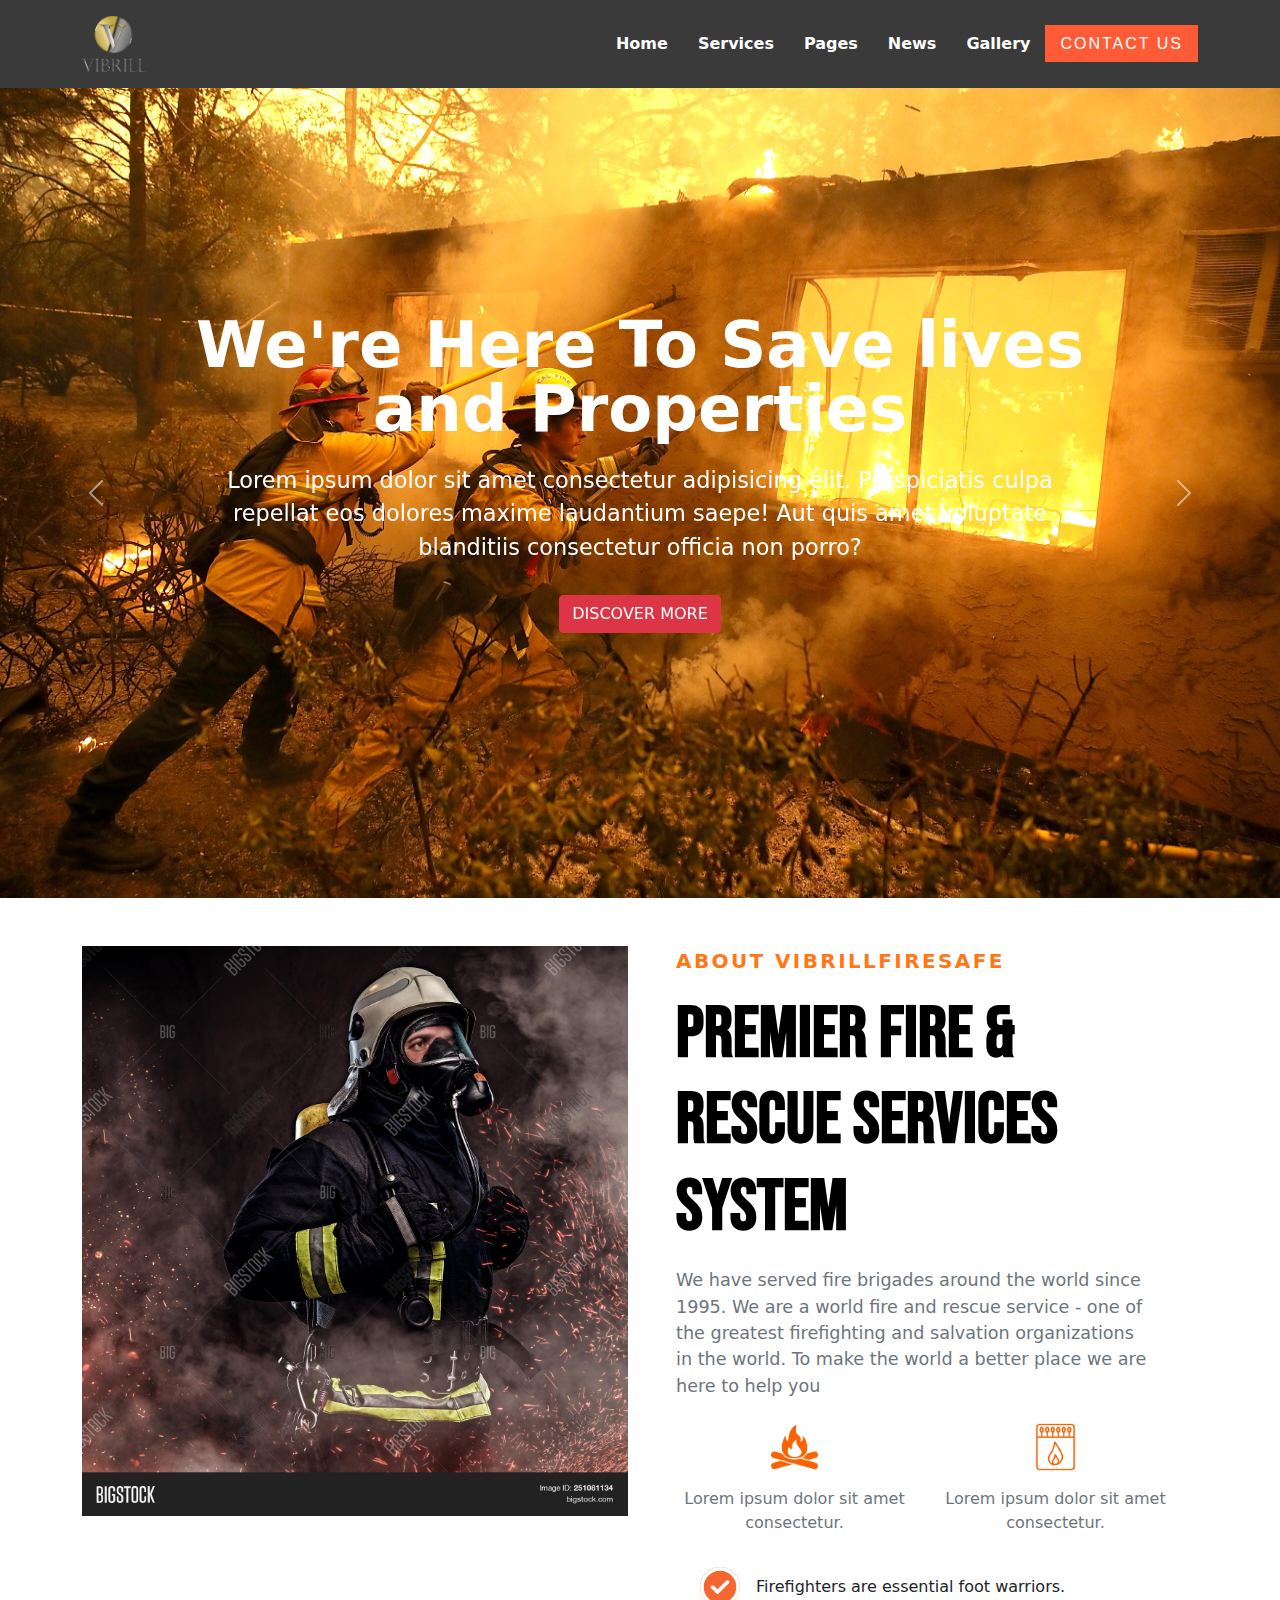
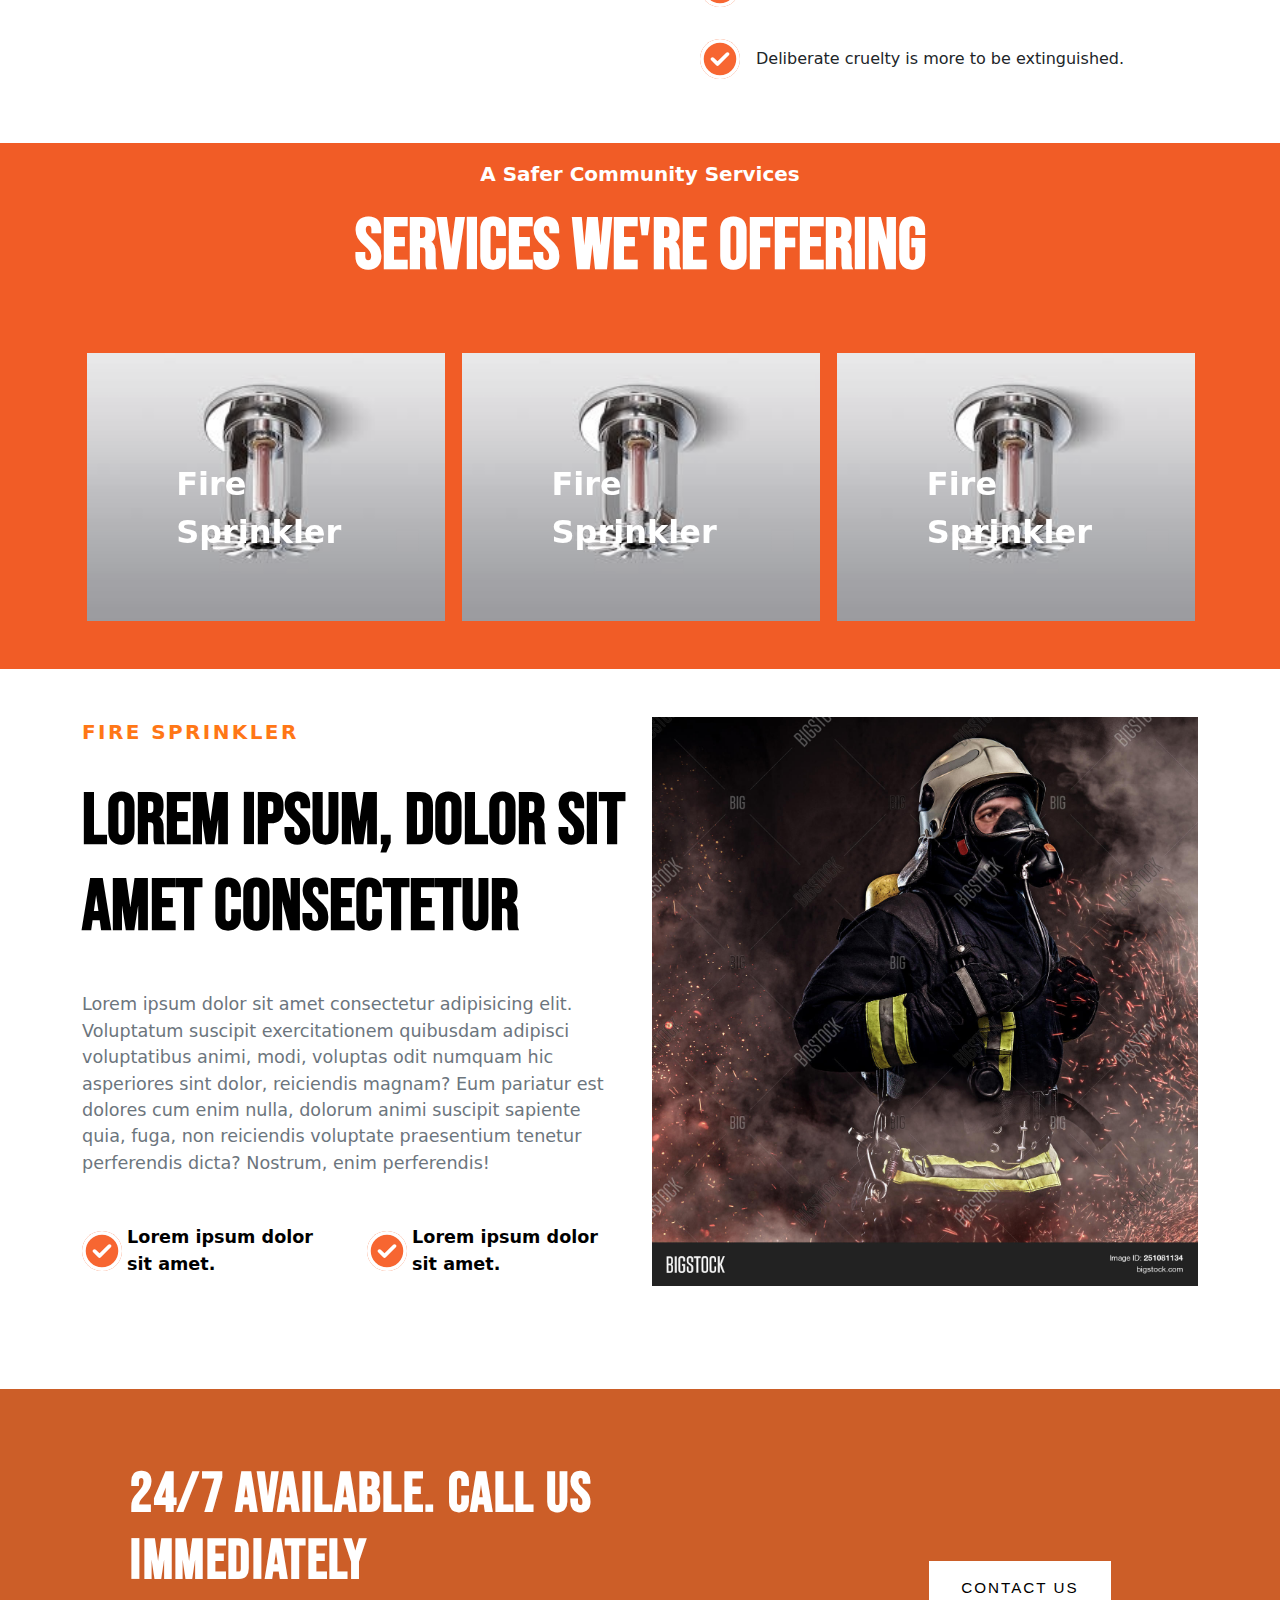
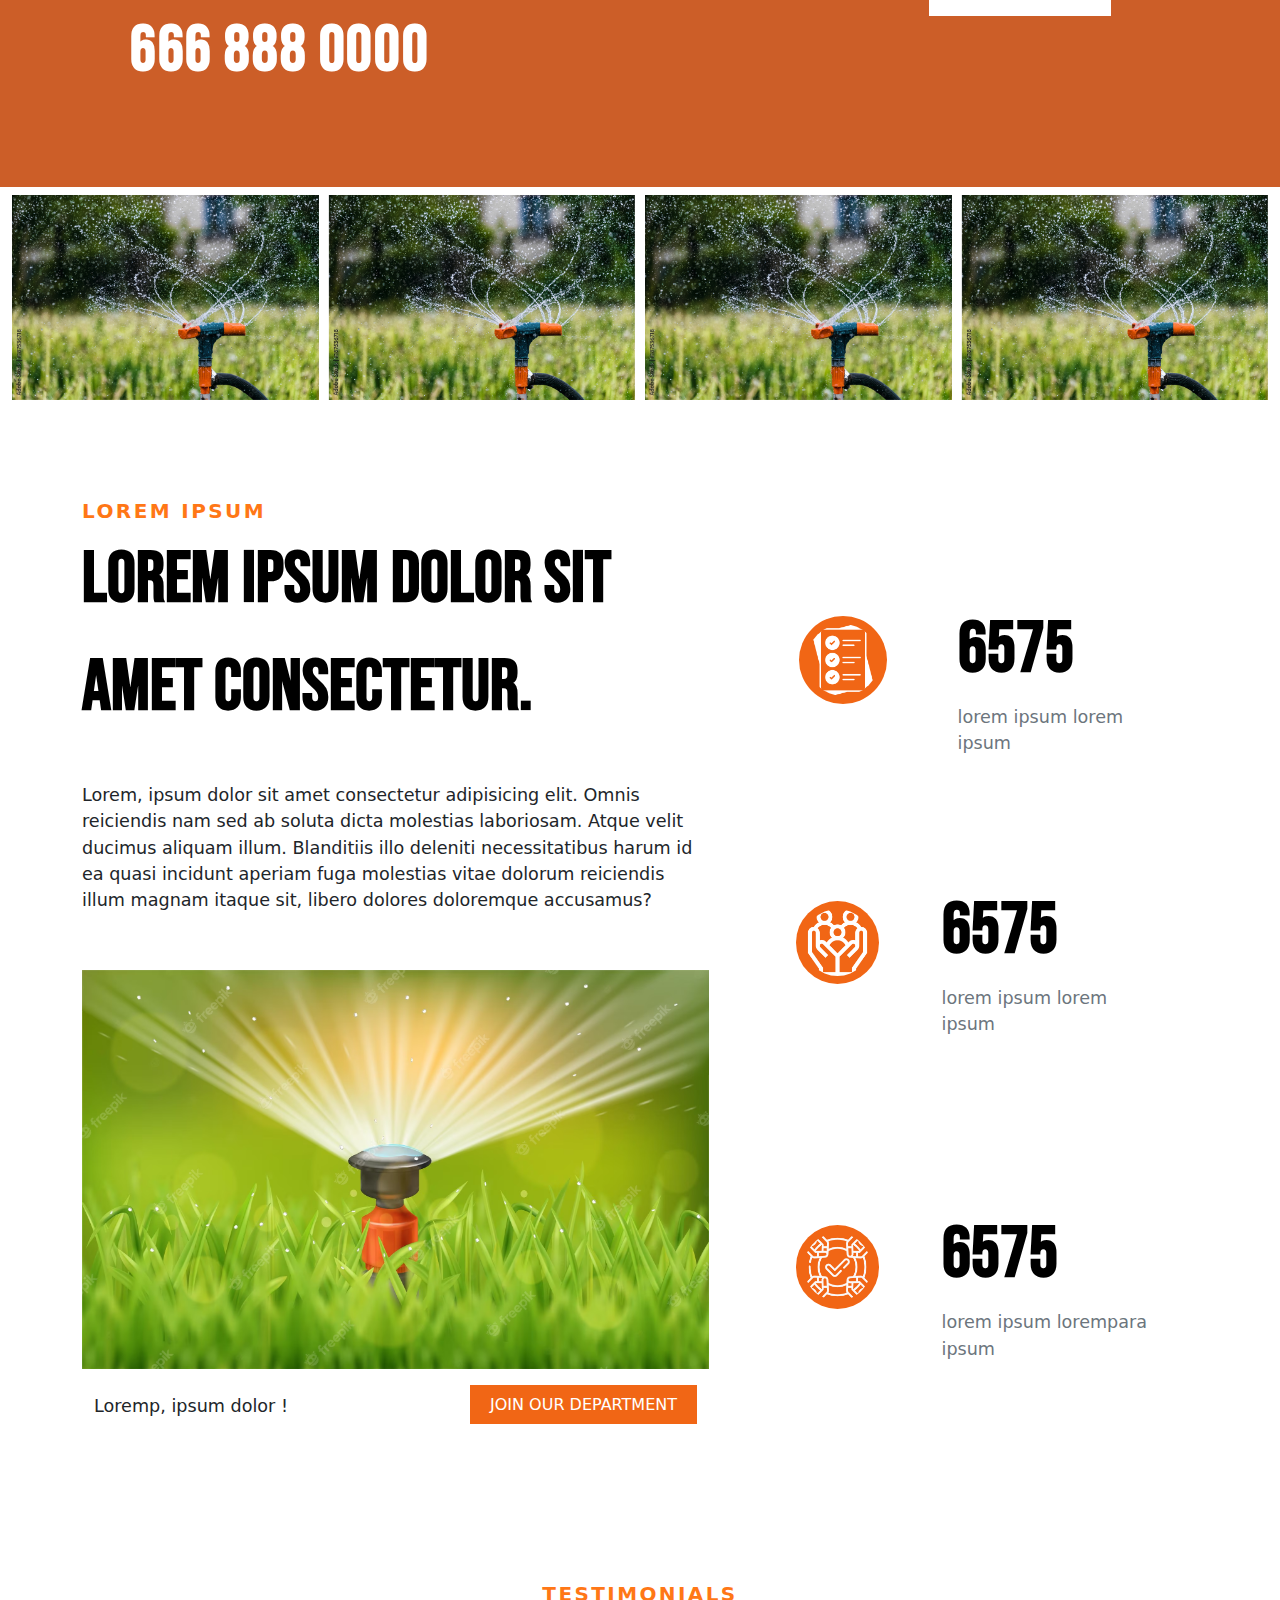
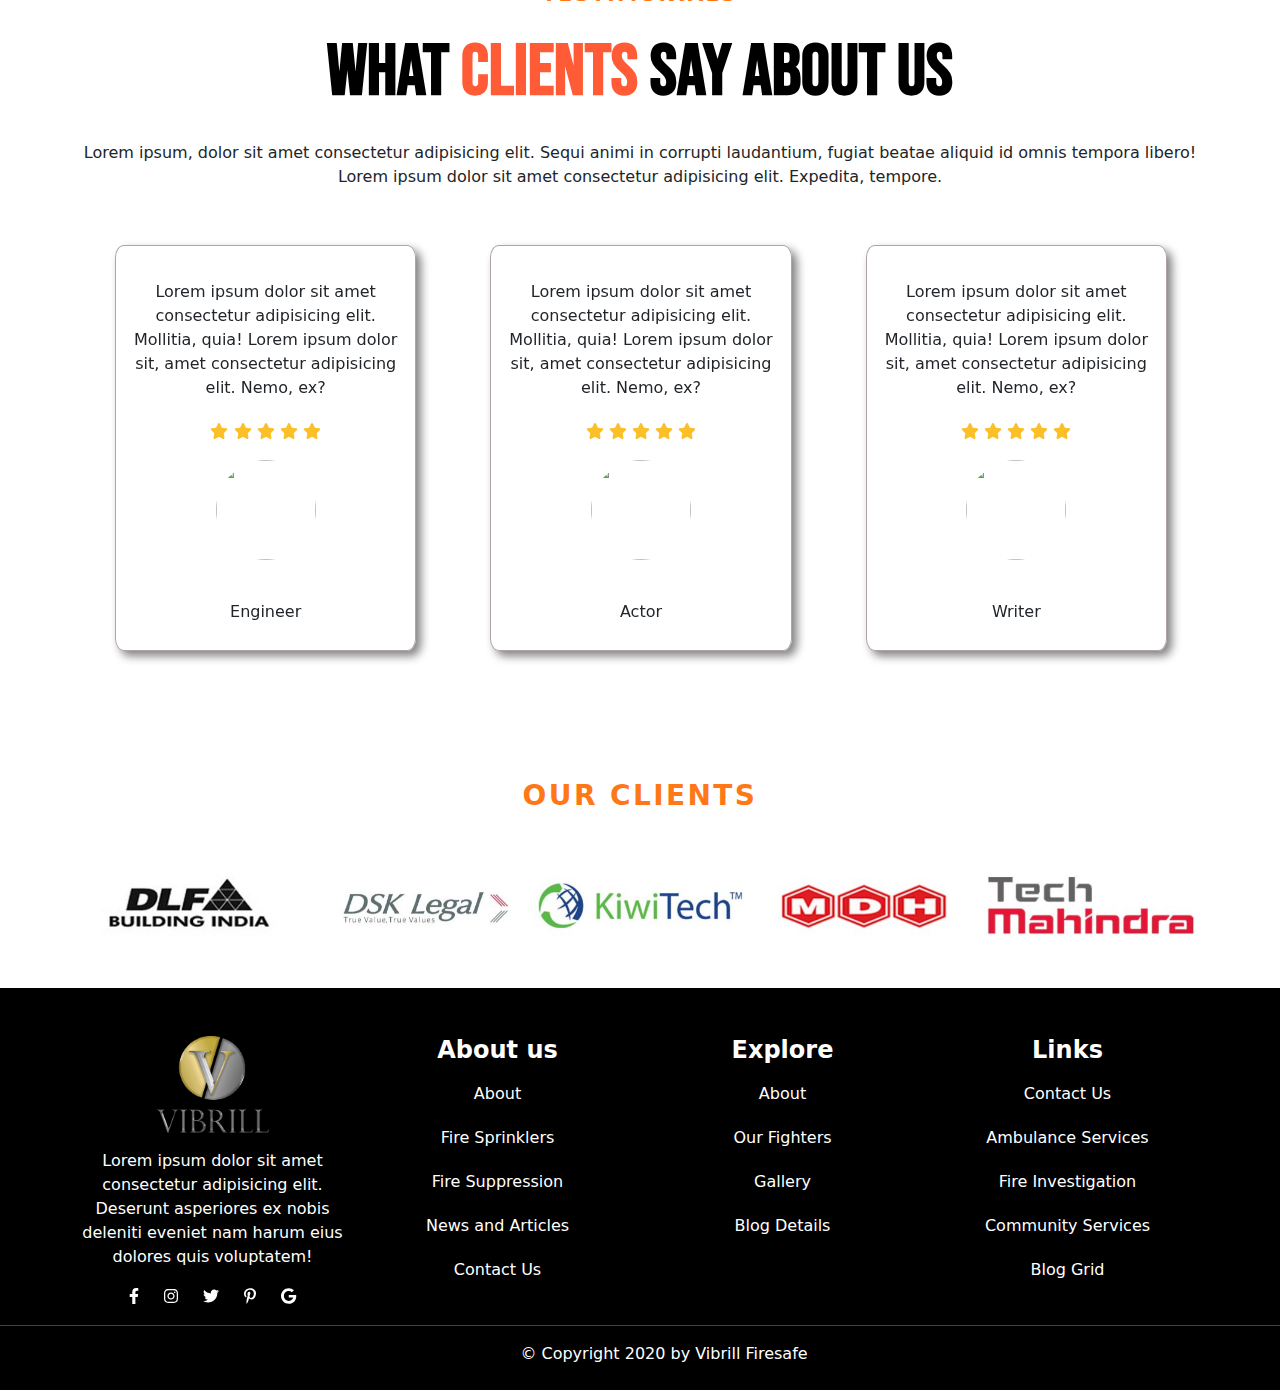
==== index.html @ 1e1dc6bf "Add files via upload" ====
<!DOCTYPE html>
<html lang="en">
  <head>
    <meta charset="UTF-8" 
    <meta http-equiv="X-UA-Compatible" content="IE=edge" />
    <meta name="viewport" content="width=device-width, initial-scale=1.0" />
    <title> Fire Hydrant and Sprinklers </title>

    <!-- bootstrap file -->
    <link rel="stylesheet" href="Assets/css/bootstrap.css">

    <!-- fontawesome files -->
    <link rel="stylesheet" href="Assets/css/fontawesome.min.css">
    <link rel="stylesheet" href="Assets/css/brands.min.css">
    <link rel="stylesheet" href="Assets/css/solid.min.css">
    <!-- <link rel="stylesheet" href="Assets/css/all.min.css"> -->

    <!-- owl carousel files -->
    <link rel="stylesheet" href="Assets/css/owl.carousel.css">
    <link rel="stylesheet" href="Assets/css/owl.theme.default.css">

    <!-- custom css files -->
    <link rel="stylesheet" href="Assets/css/style.css">
    <link rel="stylesheet" href="Assets/css/responsive.css">

  </head>
  <body>


    <nav class="navbar navbar-expand-lg navbar-color">
      <div class="container">
        <a class="navbar-brand" href="#"><img src="Assets/Images/logo.png" class="img-fluid" /></a>
  
        <button class="navbar-toggler" type="button" data-bs-toggle="collapse" data-bs-target="#navbarSupportedContent"
          aria-controls="navbarSupportedContent" aria-expanded="false" aria-label="Toggle navigation">
          <span class="navbar-toggler-icon"><i class="fa-solid fa-bars"></i></span>
        </button>
  
        <div class="collapse navbar-collapse text-center" id="navbarSupportedContent">
          <ul class="navbar-nav ms-auto mb-2 mb-lg-0 py-4">
            <li class="nav-item">
              <a class="nav-link fw-bold text-center" aria-current="page" href="#">Home</a>
            </li>
            <li class="nav-item">
              <a class="nav-link fw-bold text-center" href="#">Services</a>
            </li>
            <li class="nav-item">
              <a class="nav-link fw-bold text-center" href="#">Pages</a>
            </li>
            <li class="nav-item">
              <a class="nav-link fw-bold text-center" href="#">News</a>
            </li>
            <li class="nav-item">
              <a class="nav-link fw-bold text-center pb-5 pb-md-0" href="#">Gallery</a>
            </li>
            <li class="nav-item">
            <a href="contact.html" class="customized-button no-line text-white">CONTACT US</a>
          </li>
          </ul>
        </div>
      </div>
    </nav>
      
     
     <!--  Carousel  -->

    <section>

        <div id="carouselExampleCaptions" class="carousel slide" data-bs-ride="false">
        
            <div class="carousel-inner">    
              <div class="carousel-item active align-content-center d-md-block">
                <img src="./Assets/Images/section-1/craousel-1.jpg" class="d-block w-100 img-fluid" alt="...">
                <div class="carousel-caption d-md-block">
                  <h5 class="main-head text-white">We're Here To Save lives and Properties </h5>
                  <p class="paragraph-head">Lorem ipsum dolor sit amet consectetur adipisicing elit. Perspiciatis culpa repellat eos dolores maxime laudantium saepe! Aut quis amet voluptate blanditiis consectetur officia non porro?</p>
                  <button class="btn btn-danger">DISCOVER MORE</button>
                </div>
              </div>
              <div class="carousel-item">
                <img src="./Assets/Images/section-1/craousel-2.jpg" class="d-block w-100 img-fluid" alt="...">
                <div class="carousel-caption d-md-block">
                    <h5 class="main-head text-white">We're Here To Save lives and Properties </h5>
                    <p class="paragraph-head">Lorem ipsum dolor sit amet consectetur adipisicing elit. Perspiciatis culpa repellat eos dolores maxime laudantium saepe! Aut quis amet voluptate blanditiis consectetur officia non porro?</p>
                    <button class="btn btn-danger"> DISCOVER MORE </button>
              </div>
              </div>
              <div class="carousel-item">
                <img src="./Assets/Images/section-1/craousel-3.jpg" class="d-block w-100 img-fluid" alt="...">
                <div class="carousel-caption d-md-block">
                    <h5 class="main-head text-white">We're Here To Save lives and Properties </h5>
                    <p class="paragraph-head">Lorem ipsum dolor sit amet consectetur adipisicing elit. Perspiciatis culpa repellat eos dolores maxime laudantium saepe! Aut quis amet voluptate blanditiis consectetur officia non porro?</p>
                    <button class="btn btn-danger">DISCOVER MORE </button>
                </div>
              </div>
            </div>
            <button class="carousel-control-prev" type="button" data-bs-target="#carouselExampleCaptions" data-bs-slide="prev">
              <span class="carousel-control-prev-icon" aria-hidden="true"></span>
              <span class="visually-hidden">Previous</span>
            </button>
            <button class="carousel-control-next" type="button" data-bs-target="#carouselExampleCaptions" data-bs-slide="next">
              <span class="carousel-control-next-icon" aria-hidden="true"></span>
              <span class="visually-hidden">Next</span>
            </button>
          </div>

    </section>
    
    <!--  section -2 -->

    <section>

        <div class="container py-md-5">
            <div class="row">
                <div class="right-content col-12 col-lg-6 py-5 py-lg-0">
                    <img src="./Assets/Images/section-2/one.jpg" class="img-fluid" alt="">
                </div>
                <div class="left-content col-12 col-lg-6 py-5 py-lg-0">
                    <div class="container">
                        <div class="row col-md-12"> <p class="para text-center text-lg-start subtitle">ABOUT VIBRILLFIRESAFE</p></div>
                        <div class="row col-md-12 pb-2"> <h1 class="title text-center text-lg-start">Premier Fire & Rescue Services System</h1> </div>
                        <div class="paragraph row col-md-12 pb-2 text-secondary text-center text-lg-start"> <p>We have served fire brigades around the world since 1995. We are a world fire and rescue service - one of the greatest firefighting and salvation organizations in the world. To make the world a better place we are here to help you</p></div> 
                        <div class="row">
                            <div class="fire col-md-6 d-flex flex-column align-items-center "> 
                                <img src="Assets/Images/section-2/bonfire.png" alt="bon-fire" class="col-md-3 img-fluid">
                                <p class="text-secondary text-center pt-3">Lorem ipsum dolor sit amet consectetur.</p>
                                 <!-- <span class="col-md-3 text-secondary" >Think of fire before it starts </span> -->
                            </div>

                            <div class="match-box col-md-6 d-flex flex-column align-items-center">
                                <img src="Assets/Images/section-2/match-box.png" alt="match-box" class="col-md-3 img-fluid"> 
                                <p class="text-secondary text-center pt-3">Lorem ipsum dolor sit amet consectetur.</p>
                                <!-- <span class="col-md-3 text-secondary"> Don’t play with matches</span> -->
                            </div>
                        </div>
                    </div>
                    <div class="row py-lg-2 py-1 px-5">
                      <div class="text-center d-flex align-items-center text-lg-start">
                        <i class="fa-regular fa-circle-check" style="font-size: 2.5rem; border-radius: 50%;background-color: rgb(247, 102, 49); color: white;"></i>
                        <p class="d-inline ps-3 pt-3">Firefighters are essential foot warriors.</p>
                      </div>
                    </div>
                    <div class="row py-lg-2 py-1 px-5">
                      <div class="text-center d-flex align-items-center text-lg-start">
                        <i class="fa-regular fa-circle-check" style="font-size: 2.5rem; border-radius: 50%;background-color: rgb(247, 102, 49); color: white;"></i>
                        <p class="d-inline ps-3 pt-3">Deliberate cruelty is more to be extinguished.</p>
                      </div>
                    </div>
            </div>
        </div>
    </section>

    <!--  Section -3  cards -->

    <section class="sec-3 ">

      <div class="container">
        <div class="row"> <div class="text-center text-white fs-5 fw-bold pt-3"> A Safer Community Services </div></div>
        <div class="row "> <div class="head text-center text-white py-1 title"> Services We're Offering </div></div>
        <div class="row py-5">
          <div class="owl-carousel third-carousel owl-theme">
            <div class="item sec-3-carousel-item">
              <div class="content sec-3-carousel-content">
                <a href="#">
                <div class="content-overlay"></div> <img class="content-image img-fluid" src="Assets/Images/section-3/card-1.jpg">
                <div class="content-details fadeIn-bottom">
                    <h3 class="content-title"> Fire Sprinkler </h3>
                    <p class="para ">Lorem ipsum, dolor sit amet consectetur adipisicing elit.</p>
                    <button class="">MORE</button>
                </div>
            </a> </div>
            </div>
            <div class="item sec-3-carousel-item">
              <div class="content sec-3-carousel-content"> <a href="#">
                <div class="content-overlay"></div> <img class="content-image img-fluid" src="Assets/Images/section-3/card-1.jpg">
                <div class="content-details fadeIn-bottom">
                    <h3 class="content-title"> Fire Sprinkler </h3>
                    <p class="paragraph">Lorem ipsum, dolor sit amet consectetur adipisicing elit.</p>
                    <button class="">MORE</button>
                </div>
            </a> </div>
            </div>
            <div class="item sec-3-carousel-item">
              <div class="content sec-3-carousel-content"> <a href="#">
                <div class="content-overlay"></div> <img class="content-image img-fluid" src="Assets/Images/section-3/card-1.jpg">
                <div class="content-details fadeIn-bottom">
                    <h3 class="content-title"> Fire Sprinkler </h3>
                    <p class="paragraph ">Lorem ipsum, dolor sit amet consectetur adipisicing elit.</p>
                    <button class="">MORE</button>
                </div>
                
            </a> </div>
            </div>
          </div>
        </div>
      </div>
    </section>

    <!--  section 4  -->

    <section class="section-4">
      <div class="container">
        <div class="row py-5">
          <div class="col-md-6">
            <div class="row"> <p class="para subtitle text-center text-md-start">FIRE SPRINKLER</p>
              <h1 class="title py-3 text-center text-md-start">Lorem ipsum, dolor sit amet consectetur</h1>
            </div>
            <div class="row py-3 paragraph text-secondary text-center text-md-start">
              <p> Lorem ipsum dolor sit amet consectetur adipisicing elit. Voluptatum suscipit exercitationem quibusdam adipisci voluptatibus animi, modi, voluptas odit numquam hic asperiores sint dolor, reiciendis magnam? Eum pariatur est dolores cum enim nulla, dolorum animi suscipit sapiente quia, fuga, non reiciendis voluptate praesentium tenetur perferendis dicta? Nostrum, enim perferendis!</p>
            </div>
            <div class="row d-flex align-items-start">
              <div class="col-12 col-sm-6 text-center text-md-start pb-3 pb-sm-5">

                <div class="d-flex align-items-center">

                  <i class="fa-regular fa-circle-check fs-1" style="font-size: 1rem; border-radius: 50%; background-color: rgb(247, 102, 49); color: white;"></i> &nbsp;
                  <p class="d-inline section-4-text pt-3"> 
                    Lorem ipsum dolor sit amet.</p>

                </div>
                
                
              </div>
              <div class="col-12 col-sm-6  text-center text-md-start pb-3 pb-sm-5">
                <div class="d-flex align-items-center">

                  <i class="fa-regular fa-circle-check fs-1" style="font-size: 1rem; border-radius: 50%; background-color: rgb(247, 102, 49); color: white;"></i> &nbsp;
                  <p class="d-inline section-4-text pt-3"> 
                    Lorem ipsum dolor sit amet.</p>

                </div>
              </div>
            </div>
          </div>
          <div class="col-md-6">
            <img src="Assets/Images/section-2/one.jpg" class="img-fluid"  alt="" style="width:100%;">
          </div>
        </div>
      </div>
    </section>


    <!--  section 5  -->
  <section class="section-5  sec-5-background py-5 py-md-4">
    <div class="container py-5">
      <div class="row">
        <div class="col-md-8">
          <div class="section-5-detail">
            <h1 class="text-center text-md-start text-white sec-5-text ps-5">24/7 Available. Call us Immediately </h1>
            <p class="text-center text-md-start ps-5"><a class="sec-5-text text-white" href="#">666 888 0000</a></p>
          </div>
        </div>
        <div class="col-md-4 d-flex justify-content-center align-items-center">
          <a href="contact.html" class="customized-button no-line section-5-btn  mx-auto">CONTACT US</a>
        </div>
      </div>
    </div>
  </section>

  <!-- section 6 -->

  <section class="section-6 pt-2">
    <div class="container-fluid">
      <div class="row">
        <div class="owl-carousel fourth-carousel owl-theme">
          <div class="item d-flex"><img src="Assets/Images/section-6/overlay.jpg" alt="picture"></div>
          <div class="item d-flex"><img src="Assets/Images/section-6/overlay.jpg" alt="picture"></div>
          <div class="item d-flex"><img src="Assets/Images/section-6/overlay.jpg" alt="picture"></div>
          <div class="item d-flex"><img src="Assets/Images/section-6/overlay.jpg" alt="picture"></div>
          <div class="item d-flex"><img src="Assets/Images/section-6/overlay.jpg" alt="picture"></div>
          <div class="item d-flex"><img src="Assets/Images/section-6/overlay.jpg" alt="picture"></div>
      </div>
      </div>
    </div>
  </section>

<!--  section 7 -->

<section class="section-7 py-5">
    <div class="container py-md-5  text-center text-md-start">
      <div class="row col-md-12">
        <div class="right col-md-7"> 
          <div class="row"> <span class="subtitle"> LOREM IPSUM</span>
          <p class="title"> Lorem ipsum dolor sit amet consectetur.</p></div>
          <div class="row py-4 paragraph"> <p> Lorem, ipsum dolor sit amet consectetur adipisicing elit. Omnis reiciendis nam sed ab soluta dicta molestias laboriosam. Atque velit ducimus aliquam illum. Blanditiis illo deleniti necessitatibus harum id ea quasi incidunt aperiam fuga molestias vitae dolorum reiciendis illum magnam itaque sit, libero dolores doloremque accusamus?<p></div>
          <div class="row top"> 
            <img src="Assets/Images/section-7/sprinkler.avif" alt="">
            <div class="bottom p-3 p-md-4 d-md-flex justify-content-md-between ">
              <p class=" paragraph d-block d-md-inline text-dark"> Loremp, ipsum dolor ! </span> 
              <p class="text-center d-block d-md-inline"><a href="#" class="sec-7-a"> JOIN OUR DEPARTMENT </a></p>
             </div>
          </div>
        </div>
        <div class="left d-flex flex-column align-items-center justify-content-md-around col-md-5">
          <div class="row py-5"> 
            <div class="logo-1 d-flex py-5 pb-1"> 
            <div class="col-lg-6 text-center">
              <img src="Assets/Images/section-6/checklist.png" alt="" class="img-fluid background mt-md-4">
            </div>
            <div class="col-lg-6 p-1">
              <span class="title">6575</span>
              <p class=" paragraph text-secondary">lorem ipsum lorem ipsum</p>
            </div>
            </div>
          <div class="row py-5"> 
            <div class="logo-1 d-flex py-5 pb-1"> 
            <div class="col-lg-6 text-center">
              <img src="Assets/Images/Flat-Icons/family.png" alt="" class="img-fluid background mt-md-4">
            </div>
            <div class="col-lg-6">
              <span class="title">6575</span>
              <p class="paragraph text-secondary">lorem ipsum lorem ipsum</p>
            </div>
            </div>
          </div>
          <div class="row py-5"> 
            <div class="logo-1 d-flex py-5 pb-1"> 
            <div class="col-lg-6 text-center">
              <img src="Assets/Images/section-6/public-associations.png" alt="" class="img-fluid background mt-md-4">
            </div>
            <div class="col-lg-6">
              <span class="title">6575</span>
              <p class="paragraph text-secondary">lorem ipsum lorempara ipsum</p>
            </div>
            </div>
          </div>
        </div>
      </div>
    </div>
</section>

  <!--  section 8  owl-carousel  -->
  <section class="section-8">
    <div class="container container-padding-bottom-10rem pt-5 pt-md-0">
      <div class="row">
        <h5 class="subtitle py-md-2 text-center">TESTIMONIALS</h5>
        <h1 class="title py-md-2 text-center">
          What <span style="color: rgb(255, 91, 54)">Clients</span> Say About Us
        </h1>
        <p class="para py-md-2 text-center">
          Lorem ipsum, dolor sit amet consectetur adipisicing elit. Sequi
          animi in corrupti laudantium, fugiat beatae aliquid id omnis tempora
          libero! Lorem ipsum dolor sit amet consectetur adipisicing elit.
          Expedita, tempore.
        </p>
      </div>
      <div class="row">
        <div class="owl-carousel owl-theme first-carousel container-padding-top-5rem">
          <div class="item">
            <div class="testimony-card">
              <p class="para text-center pt-4">Lorem ipsum dolor sit amet consectetur adipisicing elit. Mollitia, quia! Lorem
                ipsum dolor sit, amet consectetur adipisicing elit. Nemo, ex?</p>
              <div class="text-center pt-1">
                <i class="fa-solid fa-star testimony-icons"></i>
                <i class="fa-solid fa-star testimony-icons"></i>
                <i class="fa-solid fa-star testimony-icons"></i>
                <i class="fa-solid fa-star testimony-icons"></i>
                <i class="fa-solid fa-star testimony-icons"></i>
              </div>
              <div class="testimony-detail">
                <img src="assets/images/section-7/test-1.jpg" />
                <h5 class="text text-center pt-2">Steven Grant</h5>
                <p class="para text-center">Engineer</p>
              </div>
            </div>
          </div>
          <div class="item">
            <div class="testimony-card">
              <p class="para text-center pt-4">Lorem ipsum dolor sit amet consectetur adipisicing elit. Mollitia, quia! Lorem
                ipsum dolor sit, amet consectetur adipisicing elit. Nemo, ex?</p>
              <div class="text-center pt-1">
                <i class="fa-solid fa-star testimony-icons"></i>
                <i class="fa-solid fa-star testimony-icons"></i>
                <i class="fa-solid fa-star testimony-icons"></i>
                <i class="fa-solid fa-star testimony-icons"></i>
                <i class="fa-solid fa-star testimony-icons"></i>
              </div>
              <div class="testimony-detail">
                <img src="assets/images/section-7/test-2.jpg" />
                <h5 class="text text-center pt-2">Mark Ruffalo</h5>
                <p class="para text-center">Actor</p>
              </div>
            </div>
          </div>
          <div class="item">
            <div class="testimony-card">
              <p class="para text-center pt-4">Lorem ipsum dolor sit amet consectetur adipisicing elit. Mollitia, quia! Lorem
                ipsum dolor sit, amet consectetur adipisicing elit. Nemo, ex?</p>
              <div class="text-center pt-1">
                <i class="fa-solid fa-star testimony-icons"></i>
                <i class="fa-solid fa-star testimony-icons"></i>
                <i class="fa-solid fa-star testimony-icons"></i>
                <i class="fa-solid fa-star testimony-icons"></i>
                <i class="fa-solid fa-star testimony-icons"></i>
              </div>
              <div class="testimony-detail">
                <img src="assets/images/section-7/test-3.jpg" />
                <h5 class="text text-center pt-2">Clara Anderson</h5>
                <p class="para text-center">Writer</p>
              </div>
            </div>
          </div>
        </div>
      </div>
    </div>
  </section>

  <!--  second carousel -->

    <div class="container py-5 ">
      <div class="row">
        <h1 class="text-center py-5 subtitle fs-3">OUR CLIENTS</h1>
        <div class="owl-carousel owl-theme second-carousel">
          <div class="item-1">  <img src="Assets/Images/clients/1.png" alt=""> </div>
          <div class="item-1">  <img src="Assets/Images/clients/2.png" alt=""> </div>
          <div class="item-1">  <img src="Assets/Images/clients/3.png" alt=""> </div>
          <div class="item-1">  <img src="Assets/Images/clients/4.png" alt=""> </div>
          <div class="item-1">  <img src="Assets/Images/clients/5.png" alt=""> </div>
          <div class="item-1">  <img src="Assets/Images/clients/6.png" alt=""> </div>
          <div class="item-1">  <img src="Assets/Images/clients/7.png" alt=""> </div>
      </div>
      </div>
    </div>  



  <!--  section 9  footer -->
  <footer class="col-md-12 ">
    <div class="container pt-5">
      <div class="row">
        <div class="col-md-3 d-flex flex-column align-items-center">
          <img src="Assets/Images/logo.png" alt="" class="logo img-fluid"/>
          <div class="footer-content text-center pt-3">
            Lorem ipsum dolor sit amet consectetur adipisicing elit. Deserunt
            asperiores ex nobis deleniti eveniet nam harum eius dolores quis
            voluptatem!
          </div>
          <div class="footer-icons pt-3">
            <a href="#"><i class="fa-brands fa-facebook-f"></i></a>
            <a href="#"><i class="fa-brands fa-instagram"></i></a>
            <a href="#"><i class="fa-brands fa-twitter"></i></a>
            <a href="#"><i class="fa-brands fa-pinterest-p"></i></a>
            <a href="#"><i class="fa-brands fa-google"></i></a>
          </div>
        </div>

        <div class="col-md-3"> 
          <h3 class="text-center pt-4 pt-md-0"> About us </h3>
          <div class="list">
              <ul class="text-center" style="padding: 0px!important;">
              <a href="#"><li>About</li></a>
              <a href="#"><li>Fire Sprinklers</li></a>
              <a href="#"><li>Fire Suppression</li></a>
              <a href="#"><li>News and Articles</li></a>
              <a href="#"><li>Contact Us</li></a>
              </ul>
          </div>
        </div>
        <div class="col-md-3">
          <h3 class="text-center"> Explore </h3>
          <div class="list">
              <ul class="text-center" style="padding: 0px!important;">
                  <a href="#"><li>About</li></a>
                  <a href="#"><li>Our Fighters</li></a>
                  <a href="#"><li>Gallery</li></a>
                  <a href="#"><li>Blog Details</li></a>
                </ul>
          </div>
        </div>
        <div class="col-md-3">
          <h3 class="text-center"> Links </h3>
          <div class="list">
              <ul class="text-center" style="padding: 0px!important;">
                 <a href="#"><li> Contact Us</li></a>
                 <a href="#"><li> Ambulance Services</li></a>
                 <a href="#"><li> Fire Investigation</li></a>
                 <a href="#"><li> Community Services</li></a>
                 <a href="#"><li> Blog Grid</li></a>
              </ul> 
          </div>
        </div>
      </div>
    </div>

    <!-- copyright  and icons  -->

    <hr style="background-color: white;">

    <p class="text-white text-center ps-5 pb-2"> © Copyright 2020 by Vibrill Firesafe </p>
  </footer>


  <!-- jqeury file -->
  <script src="Assets/js/jquery.js"></script>

  <!-- bootstrap js files -->
  <script src="Assets/js/bootstrap.bundle.js"></script>

  <!-- owl-carousel js file -->
  <script src="Assets/js/owl.carousel.js"></script>

  <!-- font awesome file  -->
  <script src="Assets/js/all.js"></script>

  <!-- custom js file -->
  <script src="Assets/js/script.js"></script>

  </body>
</html>
---- Assets/css/brands.min.css ----
/*!
 * Font Awesome Free 6.4.0 by @fontawesome - https://fontawesome.com
 * License - https://fontawesome.com/license/free (Icons: CC BY 4.0, Fonts: SIL OFL 1.1, Code: MIT License)
 * Copyright 2023 Fonticons, Inc.
 */
:host,:root{--fa-style-family-brands:"Font Awesome 6 Brands";--fa-font-brands:normal 400 1em/1 "Font Awesome 6 Brands"}@font-face{font-family:"Font Awesome 6 Brands";font-style:normal;font-weight:400;font-display:block;src:url(../webfonts/fa-brands-400.woff2) format("woff2"),url(../webfonts/fa-brands-400.ttf) format("truetype")}.fa-brands,.fab{font-weight:400}.fa-monero:before{content:"\f3d0"}.fa-hooli:before{content:"\f427"}.fa-yelp:before{content:"\f1e9"}.fa-cc-visa:before{content:"\f1f0"}.fa-lastfm:before{content:"\f202"}.fa-shopware:before{content:"\f5b5"}.fa-creative-commons-nc:before{content:"\f4e8"}.fa-aws:before{content:"\f375"}.fa-redhat:before{content:"\f7bc"}.fa-yoast:before{content:"\f2b1"}.fa-cloudflare:before{content:"\e07d"}.fa-ups:before{content:"\f7e0"}.fa-wpexplorer:before{content:"\f2de"}.fa-dyalog:before{content:"\f399"}.fa-bity:before{content:"\f37a"}.fa-stackpath:before{content:"\f842"}.fa-buysellads:before{content:"\f20d"}.fa-first-order:before{content:"\f2b0"}.fa-modx:before{content:"\f285"}.fa-guilded:before{content:"\e07e"}.fa-vnv:before{content:"\f40b"}.fa-js-square:before,.fa-square-js:before{content:"\f3b9"}.fa-microsoft:before{content:"\f3ca"}.fa-qq:before{content:"\f1d6"}.fa-orcid:before{content:"\f8d2"}.fa-java:before{content:"\f4e4"}.fa-invision:before{content:"\f7b0"}.fa-creative-commons-pd-alt:before{content:"\f4ed"}.fa-centercode:before{content:"\f380"}.fa-glide-g:before{content:"\f2a6"}.fa-drupal:before{content:"\f1a9"}.fa-hire-a-helper:before{content:"\f3b0"}.fa-creative-commons-by:before{content:"\f4e7"}.fa-unity:before{content:"\e049"}.fa-whmcs:before{content:"\f40d"}.fa-rocketchat:before{content:"\f3e8"}.fa-vk:before{content:"\f189"}.fa-untappd:before{content:"\f405"}.fa-mailchimp:before{content:"\f59e"}.fa-css3-alt:before{content:"\f38b"}.fa-reddit-square:before,.fa-square-reddit:before{content:"\f1a2"}.fa-vimeo-v:before{content:"\f27d"}.fa-contao:before{content:"\f26d"}.fa-square-font-awesome:before{content:"\e5ad"}.fa-deskpro:before{content:"\f38f"}.fa-sistrix:before{content:"\f3ee"}.fa-instagram-square:before,.fa-square-instagram:before{content:"\e055"}.fa-battle-net:before{content:"\f835"}.fa-the-red-yeti:before{content:"\f69d"}.fa-hacker-news-square:before,.fa-square-hacker-news:before{content:"\f3af"}.fa-edge:before{content:"\f282"}.fa-napster:before{content:"\f3d2"}.fa-snapchat-square:before,.fa-square-snapchat:before{content:"\f2ad"}.fa-google-plus-g:before{content:"\f0d5"}.fa-artstation:before{content:"\f77a"}.fa-markdown:before{content:"\f60f"}.fa-sourcetree:before{content:"\f7d3"}.fa-google-plus:before{content:"\f2b3"}.fa-diaspora:before{content:"\f791"}.fa-foursquare:before{content:"\f180"}.fa-stack-overflow:before{content:"\f16c"}.fa-github-alt:before{content:"\f113"}.fa-phoenix-squadron:before{content:"\f511"}.fa-pagelines:before{content:"\f18c"}.fa-algolia:before{content:"\f36c"}.fa-red-river:before{content:"\f3e3"}.fa-creative-commons-sa:before{content:"\f4ef"}.fa-safari:before{content:"\f267"}.fa-google:before{content:"\f1a0"}.fa-font-awesome-alt:before,.fa-square-font-awesome-stroke:before{content:"\f35c"}.fa-atlassian:before{content:"\f77b"}.fa-linkedin-in:before{content:"\f0e1"}.fa-digital-ocean:before{content:"\f391"}.fa-nimblr:before{content:"\f5a8"}.fa-chromecast:before{content:"\f838"}.fa-evernote:before{content:"\f839"}.fa-hacker-news:before{content:"\f1d4"}.fa-creative-commons-sampling:before{content:"\f4f0"}.fa-adversal:before{content:"\f36a"}.fa-creative-commons:before{content:"\f25e"}.fa-watchman-monitoring:before{content:"\e087"}.fa-fonticons:before{content:"\f280"}.fa-weixin:before{content:"\f1d7"}.fa-shirtsinbulk:before{content:"\f214"}.fa-codepen:before{content:"\f1cb"}.fa-git-alt:before{content:"\f841"}.fa-lyft:before{content:"\f3c3"}.fa-rev:before{content:"\f5b2"}.fa-windows:before{content:"\f17a"}.fa-wizards-of-the-coast:before{content:"\f730"}.fa-square-viadeo:before,.fa-viadeo-square:before{content:"\f2aa"}.fa-meetup:before{content:"\f2e0"}.fa-centos:before{content:"\f789"}.fa-adn:before{content:"\f170"}.fa-cloudsmith:before{content:"\f384"}.fa-pied-piper-alt:before{content:"\f1a8"}.fa-dribbble-square:before,.fa-square-dribbble:before{content:"\f397"}.fa-codiepie:before{content:"\f284"}.fa-node:before{content:"\f419"}.fa-mix:before{content:"\f3cb"}.fa-steam:before{content:"\f1b6"}.fa-cc-apple-pay:before{content:"\f416"}.fa-scribd:before{content:"\f28a"}.fa-openid:before{content:"\f19b"}.fa-instalod:before{content:"\e081"}.fa-expeditedssl:before{content:"\f23e"}.fa-sellcast:before{content:"\f2da"}.fa-square-twitter:before,.fa-twitter-square:before{content:"\f081"}.fa-r-project:before{content:"\f4f7"}.fa-delicious:before{content:"\f1a5"}.fa-freebsd:before{content:"\f3a4"}.fa-vuejs:before{content:"\f41f"}.fa-accusoft:before{content:"\f369"}.fa-ioxhost:before{content:"\f208"}.fa-fonticons-fi:before{content:"\f3a2"}.fa-app-store:before{content:"\f36f"}.fa-cc-mastercard:before{content:"\f1f1"}.fa-itunes-note:before{content:"\f3b5"}.fa-golang:before{content:"\e40f"}.fa-kickstarter:before{content:"\f3bb"}.fa-grav:before{content:"\f2d6"}.fa-weibo:before{content:"\f18a"}.fa-uncharted:before{content:"\e084"}.fa-firstdraft:before{content:"\f3a1"}.fa-square-youtube:before,.fa-youtube-square:before{content:"\f431"}.fa-wikipedia-w:before{content:"\f266"}.fa-rendact:before,.fa-wpressr:before{content:"\f3e4"}.fa-angellist:before{content:"\f209"}.fa-galactic-republic:before{content:"\f50c"}.fa-nfc-directional:before{content:"\e530"}.fa-skype:before{content:"\f17e"}.fa-joget:before{content:"\f3b7"}.fa-fedora:before{content:"\f798"}.fa-stripe-s:before{content:"\f42a"}.fa-meta:before{content:"\e49b"}.fa-laravel:before{content:"\f3bd"}.fa-hotjar:before{content:"\f3b1"}.fa-bluetooth-b:before{content:"\f294"}.fa-sticker-mule:before{content:"\f3f7"}.fa-creative-commons-zero:before{content:"\f4f3"}.fa-hips:before{content:"\f452"}.fa-behance:before{content:"\f1b4"}.fa-reddit:before{content:"\f1a1"}.fa-discord:before{content:"\f392"}.fa-chrome:before{content:"\f268"}.fa-app-store-ios:before{content:"\f370"}.fa-cc-discover:before{content:"\f1f2"}.fa-wpbeginner:before{content:"\f297"}.fa-confluence:before{content:"\f78d"}.fa-mdb:before{content:"\f8ca"}.fa-dochub:before{content:"\f394"}.fa-accessible-icon:before{content:"\f368"}.fa-ebay:before{content:"\f4f4"}.fa-amazon:before{content:"\f270"}.fa-unsplash:before{content:"\e07c"}.fa-yarn:before{content:"\f7e3"}.fa-square-steam:before,.fa-steam-square:before{content:"\f1b7"}.fa-500px:before{content:"\f26e"}.fa-square-vimeo:before,.fa-vimeo-square:before{content:"\f194"}.fa-asymmetrik:before{content:"\f372"}.fa-font-awesome-flag:before,.fa-font-awesome-logo-full:before,.fa-font-awesome:before{content:"\f2b4"}.fa-gratipay:before{content:"\f184"}.fa-apple:before{content:"\f179"}.fa-hive:before{content:"\e07f"}.fa-gitkraken:before{content:"\f3a6"}.fa-keybase:before{content:"\f4f5"}.fa-apple-pay:before{content:"\f415"}.fa-padlet:before{content:"\e4a0"}.fa-amazon-pay:before{content:"\f42c"}.fa-github-square:before,.fa-square-github:before{content:"\f092"}.fa-stumbleupon:before{content:"\f1a4"}.fa-fedex:before{content:"\f797"}.fa-phoenix-framework:before{content:"\f3dc"}.fa-shopify:before{content:"\e057"}.fa-neos:before{content:"\f612"}.fa-hackerrank:before{content:"\f5f7"}.fa-researchgate:before{content:"\f4f8"}.fa-swift:before{content:"\f8e1"}.fa-angular:before{content:"\f420"}.fa-speakap:before{content:"\f3f3"}.fa-angrycreative:before{content:"\f36e"}.fa-y-combinator:before{content:"\f23b"}.fa-empire:before{content:"\f1d1"}.fa-envira:before{content:"\f299"}.fa-gitlab-square:before,.fa-square-gitlab:before{content:"\e5ae"}.fa-studiovinari:before{content:"\f3f8"}.fa-pied-piper:before{content:"\f2ae"}.fa-wordpress:before{content:"\f19a"}.fa-product-hunt:before{content:"\f288"}.fa-firefox:before{content:"\f269"}.fa-linode:before{content:"\f2b8"}.fa-goodreads:before{content:"\f3a8"}.fa-odnoklassniki-square:before,.fa-square-odnoklassniki:before{content:"\f264"}.fa-jsfiddle:before{content:"\f1cc"}.fa-sith:before{content:"\f512"}.fa-themeisle:before{content:"\f2b2"}.fa-page4:before{content:"\f3d7"}.fa-hashnode:before{content:"\e499"}.fa-react:before{content:"\f41b"}.fa-cc-paypal:before{content:"\f1f4"}.fa-squarespace:before{content:"\f5be"}.fa-cc-stripe:before{content:"\f1f5"}.fa-creative-commons-share:before{content:"\f4f2"}.fa-bitcoin:before{content:"\f379"}.fa-keycdn:before{content:"\f3ba"}.fa-opera:before{content:"\f26a"}.fa-itch-io:before{content:"\f83a"}.fa-umbraco:before{content:"\f8e8"}.fa-galactic-senate:before{content:"\f50d"}.fa-ubuntu:before{content:"\f7df"}.fa-draft2digital:before{content:"\f396"}.fa-stripe:before{content:"\f429"}.fa-houzz:before{content:"\f27c"}.fa-gg:before{content:"\f260"}.fa-dhl:before{content:"\f790"}.fa-pinterest-square:before,.fa-square-pinterest:before{content:"\f0d3"}.fa-xing:before{content:"\f168"}.fa-blackberry:before{content:"\f37b"}.fa-creative-commons-pd:before{content:"\f4ec"}.fa-playstation:before{content:"\f3df"}.fa-quinscape:before{content:"\f459"}.fa-less:before{content:"\f41d"}.fa-blogger-b:before{content:"\f37d"}.fa-opencart:before{content:"\f23d"}.fa-vine:before{content:"\f1ca"}.fa-paypal:before{content:"\f1ed"}.fa-gitlab:before{content:"\f296"}.fa-typo3:before{content:"\f42b"}.fa-reddit-alien:before{content:"\f281"}.fa-yahoo:before{content:"\f19e"}.fa-dailymotion:before{content:"\e052"}.fa-affiliatetheme:before{content:"\f36b"}.fa-pied-piper-pp:before{content:"\f1a7"}.fa-bootstrap:before{content:"\f836"}.fa-odnoklassniki:before{content:"\f263"}.fa-nfc-symbol:before{content:"\e531"}.fa-ethereum:before{content:"\f42e"}.fa-speaker-deck:before{content:"\f83c"}.fa-creative-commons-nc-eu:before{content:"\f4e9"}.fa-patreon:before{content:"\f3d9"}.fa-avianex:before{content:"\f374"}.fa-ello:before{content:"\f5f1"}.fa-gofore:before{content:"\f3a7"}.fa-bimobject:before{content:"\f378"}.fa-facebook-f:before{content:"\f39e"}.fa-google-plus-square:before,.fa-square-google-plus:before{content:"\f0d4"}.fa-mandalorian:before{content:"\f50f"}.fa-first-order-alt:before{content:"\f50a"}.fa-osi:before{content:"\f41a"}.fa-google-wallet:before{content:"\f1ee"}.fa-d-and-d-beyond:before{content:"\f6ca"}.fa-periscope:before{content:"\f3da"}.fa-fulcrum:before{content:"\f50b"}.fa-cloudscale:before{content:"\f383"}.fa-forumbee:before{content:"\f211"}.fa-mizuni:before{content:"\f3cc"}.fa-schlix:before{content:"\f3ea"}.fa-square-xing:before,.fa-xing-square:before{content:"\f169"}.fa-bandcamp:before{content:"\f2d5"}.fa-wpforms:before{content:"\f298"}.fa-cloudversify:before{content:"\f385"}.fa-usps:before{content:"\f7e1"}.fa-megaport:before{content:"\f5a3"}.fa-magento:before{content:"\f3c4"}.fa-spotify:before{content:"\f1bc"}.fa-optin-monster:before{content:"\f23c"}.fa-fly:before{content:"\f417"}.fa-aviato:before{content:"\f421"}.fa-itunes:before{content:"\f3b4"}.fa-cuttlefish:before{content:"\f38c"}.fa-blogger:before{content:"\f37c"}.fa-flickr:before{content:"\f16e"}.fa-viber:before{content:"\f409"}.fa-soundcloud:before{content:"\f1be"}.fa-digg:before{content:"\f1a6"}.fa-tencent-weibo:before{content:"\f1d5"}.fa-symfony:before{content:"\f83d"}.fa-maxcdn:before{content:"\f136"}.fa-etsy:before{content:"\f2d7"}.fa-facebook-messenger:before{content:"\f39f"}.fa-audible:before{content:"\f373"}.fa-think-peaks:before{content:"\f731"}.fa-bilibili:before{content:"\e3d9"}.fa-erlang:before{content:"\f39d"}.fa-cotton-bureau:before{content:"\f89e"}.fa-dashcube:before{content:"\f210"}.fa-42-group:before,.fa-innosoft:before{content:"\e080"}.fa-stack-exchange:before{content:"\f18d"}.fa-elementor:before{content:"\f430"}.fa-pied-piper-square:before,.fa-square-pied-piper:before{content:"\e01e"}.fa-creative-commons-nd:before{content:"\f4eb"}.fa-palfed:before{content:"\f3d8"}.fa-superpowers:before{content:"\f2dd"}.fa-resolving:before{content:"\f3e7"}.fa-xbox:before{content:"\f412"}.fa-searchengin:before{content:"\f3eb"}.fa-tiktok:before{content:"\e07b"}.fa-facebook-square:before,.fa-square-facebook:before{content:"\f082"}.fa-renren:before{content:"\f18b"}.fa-linux:before{content:"\f17c"}.fa-glide:before{content:"\f2a5"}.fa-linkedin:before{content:"\f08c"}.fa-hubspot:before{content:"\f3b2"}.fa-deploydog:before{content:"\f38e"}.fa-twitch:before{content:"\f1e8"}.fa-ravelry:before{content:"\f2d9"}.fa-mixer:before{content:"\e056"}.fa-lastfm-square:before,.fa-square-lastfm:before{content:"\f203"}.fa-vimeo:before{content:"\f40a"}.fa-mendeley:before{content:"\f7b3"}.fa-uniregistry:before{content:"\f404"}.fa-figma:before{content:"\f799"}.fa-creative-commons-remix:before{content:"\f4ee"}.fa-cc-amazon-pay:before{content:"\f42d"}.fa-dropbox:before{content:"\f16b"}.fa-instagram:before{content:"\f16d"}.fa-cmplid:before{content:"\e360"}.fa-facebook:before{content:"\f09a"}.fa-gripfire:before{content:"\f3ac"}.fa-jedi-order:before{content:"\f50e"}.fa-uikit:before{content:"\f403"}.fa-fort-awesome-alt:before{content:"\f3a3"}.fa-phabricator:before{content:"\f3db"}.fa-ussunnah:before{content:"\f407"}.fa-earlybirds:before{content:"\f39a"}.fa-trade-federation:before{content:"\f513"}.fa-autoprefixer:before{content:"\f41c"}.fa-whatsapp:before{content:"\f232"}.fa-slideshare:before{content:"\f1e7"}.fa-google-play:before{content:"\f3ab"}.fa-viadeo:before{content:"\f2a9"}.fa-line:before{content:"\f3c0"}.fa-google-drive:before{content:"\f3aa"}.fa-servicestack:before{content:"\f3ec"}.fa-simplybuilt:before{content:"\f215"}.fa-bitbucket:before{content:"\f171"}.fa-imdb:before{content:"\f2d8"}.fa-deezer:before{content:"\e077"}.fa-raspberry-pi:before{content:"\f7bb"}.fa-jira:before{content:"\f7b1"}.fa-docker:before{content:"\f395"}.fa-screenpal:before{content:"\e570"}.fa-bluetooth:before{content:"\f293"}.fa-gitter:before{content:"\f426"}.fa-d-and-d:before{content:"\f38d"}.fa-microblog:before{content:"\e01a"}.fa-cc-diners-club:before{content:"\f24c"}.fa-gg-circle:before{content:"\f261"}.fa-pied-piper-hat:before{content:"\f4e5"}.fa-kickstarter-k:before{content:"\f3bc"}.fa-yandex:before{content:"\f413"}.fa-readme:before{content:"\f4d5"}.fa-html5:before{content:"\f13b"}.fa-sellsy:before{content:"\f213"}.fa-sass:before{content:"\f41e"}.fa-wirsindhandwerk:before,.fa-wsh:before{content:"\e2d0"}.fa-buromobelexperte:before{content:"\f37f"}.fa-salesforce:before{content:"\f83b"}.fa-octopus-deploy:before{content:"\e082"}.fa-medapps:before{content:"\f3c6"}.fa-ns8:before{content:"\f3d5"}.fa-pinterest-p:before{content:"\f231"}.fa-apper:before{content:"\f371"}.fa-fort-awesome:before{content:"\f286"}.fa-waze:before{content:"\f83f"}.fa-cc-jcb:before{content:"\f24b"}.fa-snapchat-ghost:before,.fa-snapchat:before{content:"\f2ab"}.fa-fantasy-flight-games:before{content:"\f6dc"}.fa-rust:before{content:"\e07a"}.fa-wix:before{content:"\f5cf"}.fa-behance-square:before,.fa-square-behance:before{content:"\f1b5"}.fa-supple:before{content:"\f3f9"}.fa-rebel:before{content:"\f1d0"}.fa-css3:before{content:"\f13c"}.fa-staylinked:before{content:"\f3f5"}.fa-kaggle:before{content:"\f5fa"}.fa-space-awesome:before{content:"\e5ac"}.fa-deviantart:before{content:"\f1bd"}.fa-cpanel:before{content:"\f388"}.fa-goodreads-g:before{content:"\f3a9"}.fa-git-square:before,.fa-square-git:before{content:"\f1d2"}.fa-square-tumblr:before,.fa-tumblr-square:before{content:"\f174"}.fa-trello:before{content:"\f181"}.fa-creative-commons-nc-jp:before{content:"\f4ea"}.fa-get-pocket:before{content:"\f265"}.fa-perbyte:before{content:"\e083"}.fa-grunt:before{content:"\f3ad"}.fa-weebly:before{content:"\f5cc"}.fa-connectdevelop:before{content:"\f20e"}.fa-leanpub:before{content:"\f212"}.fa-black-tie:before{content:"\f27e"}.fa-themeco:before{content:"\f5c6"}.fa-python:before{content:"\f3e2"}.fa-android:before{content:"\f17b"}.fa-bots:before{content:"\e340"}.fa-free-code-camp:before{content:"\f2c5"}.fa-hornbill:before{content:"\f592"}.fa-js:before{content:"\f3b8"}.fa-ideal:before{content:"\e013"}.fa-git:before{content:"\f1d3"}.fa-dev:before{content:"\f6cc"}.fa-sketch:before{content:"\f7c6"}.fa-yandex-international:before{content:"\f414"}.fa-cc-amex:before{content:"\f1f3"}.fa-uber:before{content:"\f402"}.fa-github:before{content:"\f09b"}.fa-php:before{content:"\f457"}.fa-alipay:before{content:"\f642"}.fa-youtube:before{content:"\f167"}.fa-skyatlas:before{content:"\f216"}.fa-firefox-browser:before{content:"\e007"}.fa-replyd:before{content:"\f3e6"}.fa-suse:before{content:"\f7d6"}.fa-jenkins:before{content:"\f3b6"}.fa-twitter:before{content:"\f099"}.fa-rockrms:before{content:"\f3e9"}.fa-pinterest:before{content:"\f0d2"}.fa-buffer:before{content:"\f837"}.fa-npm:before{content:"\f3d4"}.fa-yammer:before{content:"\f840"}.fa-btc:before{content:"\f15a"}.fa-dribbble:before{content:"\f17d"}.fa-stumbleupon-circle:before{content:"\f1a3"}.fa-internet-explorer:before{content:"\f26b"}.fa-stubber:before{content:"\e5c7"}.fa-telegram-plane:before,.fa-telegram:before{content:"\f2c6"}.fa-old-republic:before{content:"\f510"}.fa-odysee:before{content:"\e5c6"}.fa-square-whatsapp:before,.fa-whatsapp-square:before{content:"\f40c"}.fa-node-js:before{content:"\f3d3"}.fa-edge-legacy:before{content:"\e078"}.fa-slack-hash:before,.fa-slack:before{content:"\f198"}.fa-medrt:before{content:"\f3c8"}.fa-usb:before{content:"\f287"}.fa-tumblr:before{content:"\f173"}.fa-vaadin:before{content:"\f408"}.fa-quora:before{content:"\f2c4"}.fa-reacteurope:before{content:"\f75d"}.fa-medium-m:before,.fa-medium:before{content:"\f23a"}.fa-amilia:before{content:"\f36d"}.fa-mixcloud:before{content:"\f289"}.fa-flipboard:before{content:"\f44d"}.fa-viacoin:before{content:"\f237"}.fa-critical-role:before{content:"\f6c9"}.fa-sitrox:before{content:"\e44a"}.fa-discourse:before{content:"\f393"}.fa-joomla:before{content:"\f1aa"}.fa-mastodon:before{content:"\f4f6"}.fa-airbnb:before{content:"\f834"}.fa-wolf-pack-battalion:before{content:"\f514"}.fa-buy-n-large:before{content:"\f8a6"}.fa-gulp:before{content:"\f3ae"}.fa-creative-commons-sampling-plus:before{content:"\f4f1"}.fa-strava:before{content:"\f428"}.fa-ember:before{content:"\f423"}.fa-canadian-maple-leaf:before{content:"\f785"}.fa-teamspeak:before{content:"\f4f9"}.fa-pushed:before{content:"\f3e1"}.fa-wordpress-simple:before{content:"\f411"}.fa-nutritionix:before{content:"\f3d6"}.fa-wodu:before{content:"\e088"}.fa-google-pay:before{content:"\e079"}.fa-intercom:before{content:"\f7af"}.fa-zhihu:before{content:"\f63f"}.fa-korvue:before{content:"\f42f"}.fa-pix:before{content:"\e43a"}.fa-steam-symbol:before{content:"\f3f6"}
---- Assets/css/solid.min.css ----
/*!
 * Font Awesome Free 6.4.0 by @fontawesome - https://fontawesome.com
 * License - https://fontawesome.com/license/free (Icons: CC BY 4.0, Fonts: SIL OFL 1.1, Code: MIT License)
 * Copyright 2023 Fonticons, Inc.
 */
:host,:root{--fa-style-family-classic:"Font Awesome 6 Free";--fa-font-solid:normal 900 1em/1 "Font Awesome 6 Free"}@font-face{font-family:"Font Awesome 6 Free";font-style:normal;font-weight:900;font-display:block;src:url(../webfonts/fa-solid-900.woff2) format("woff2"),url(../webfonts/fa-solid-900.ttf) format("truetype")}.fa-solid,.fas{font-weight:900}
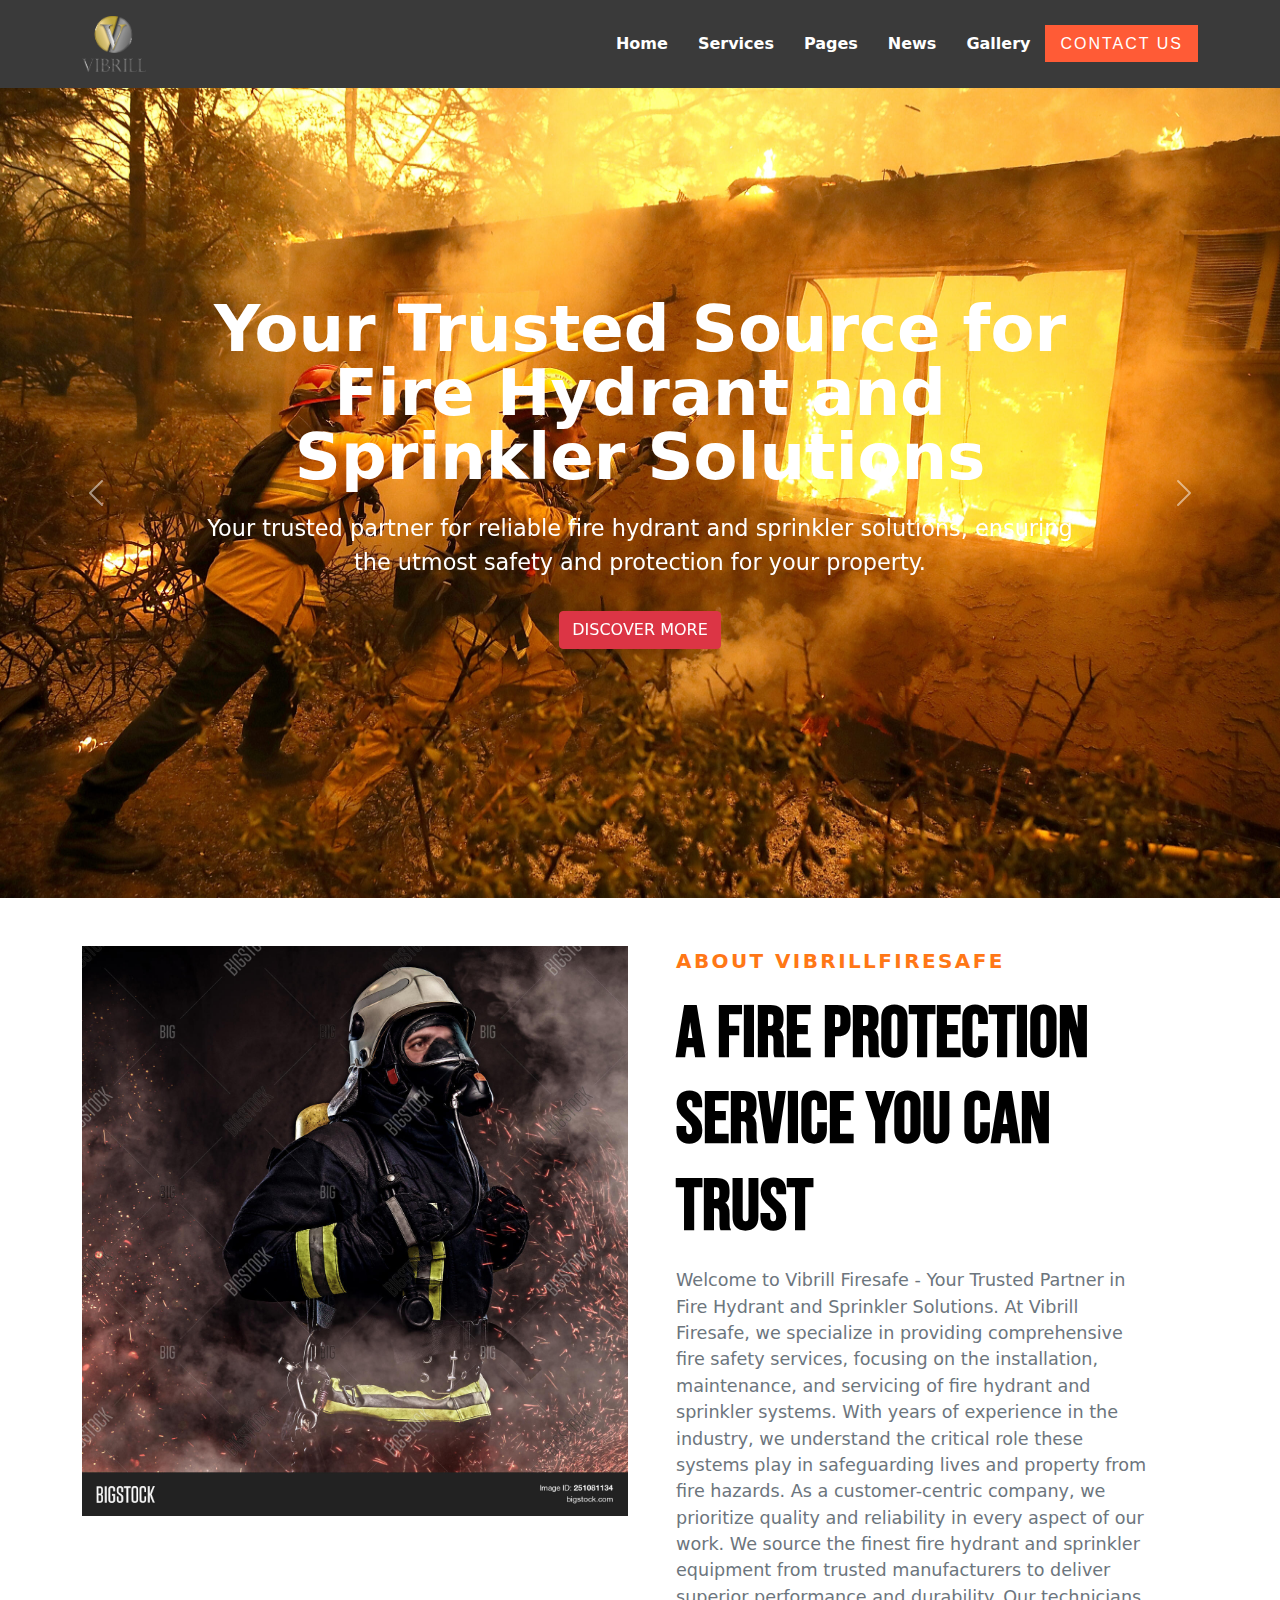
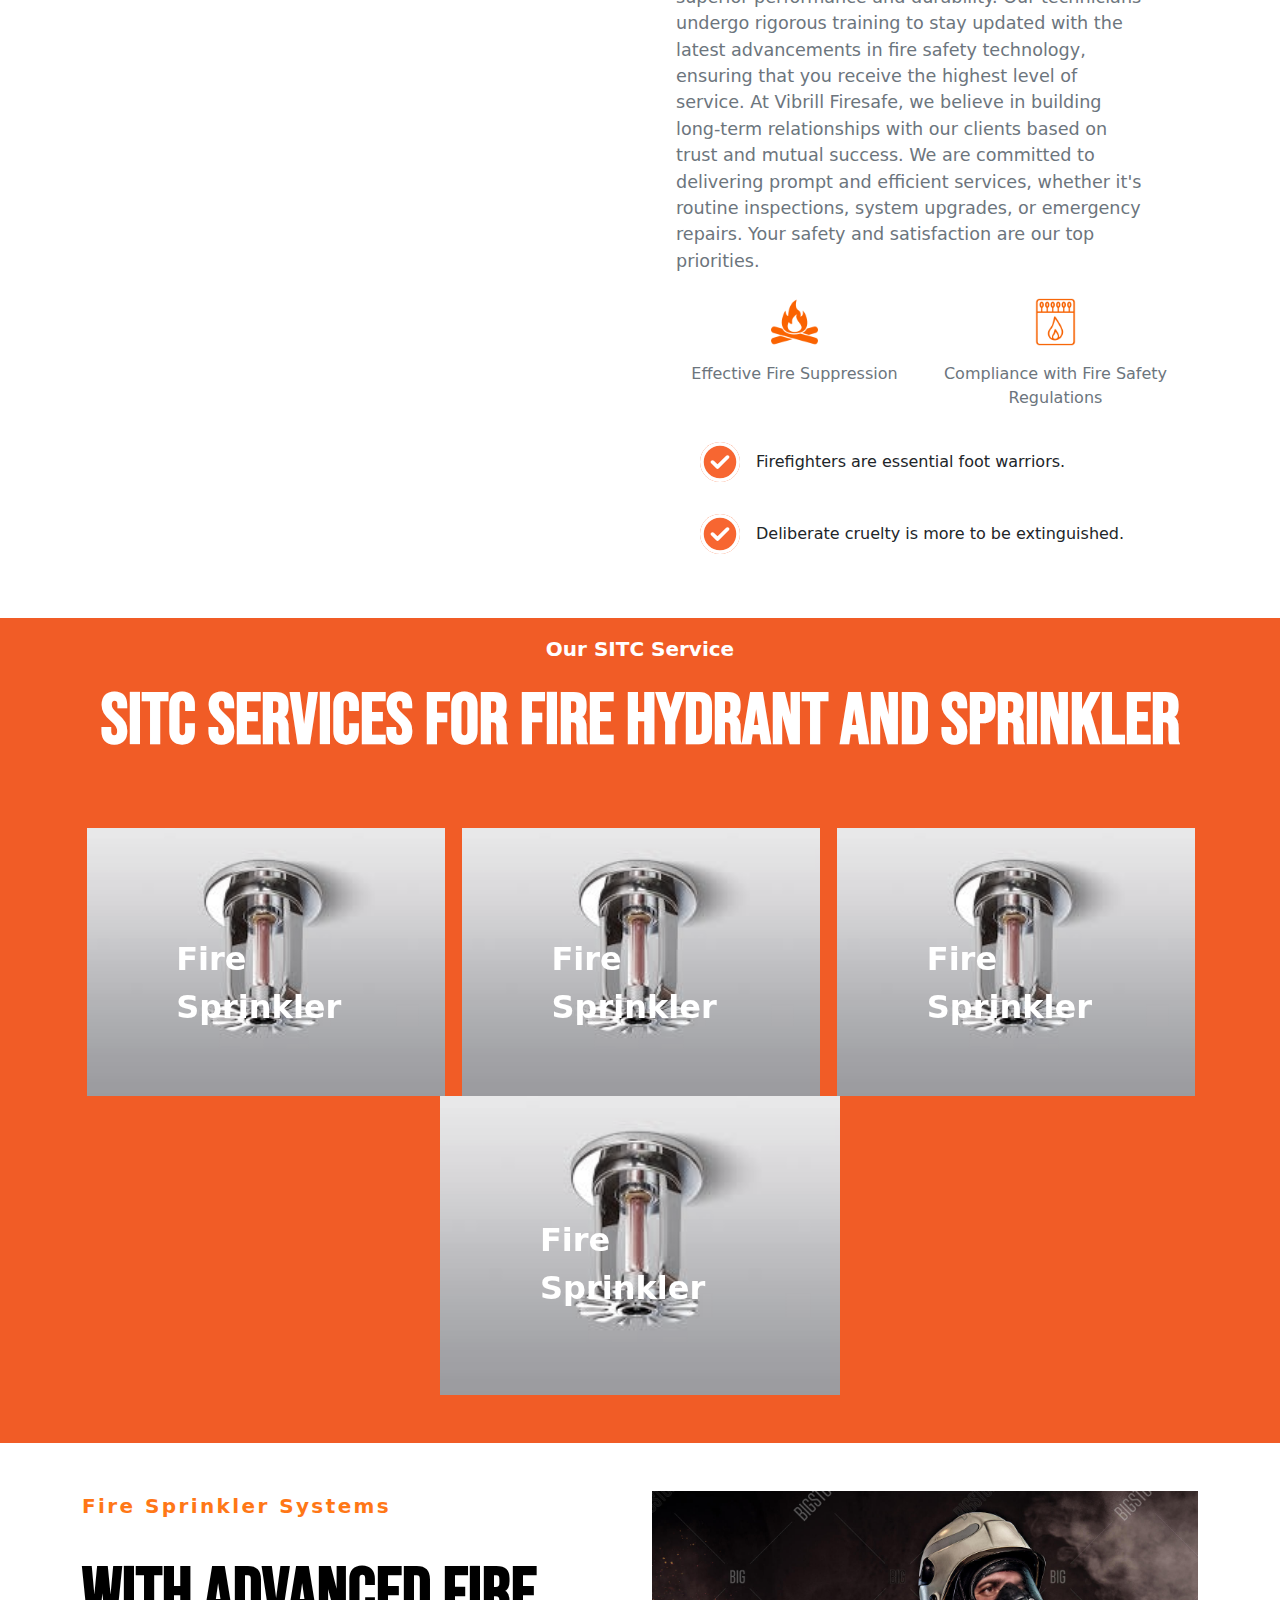
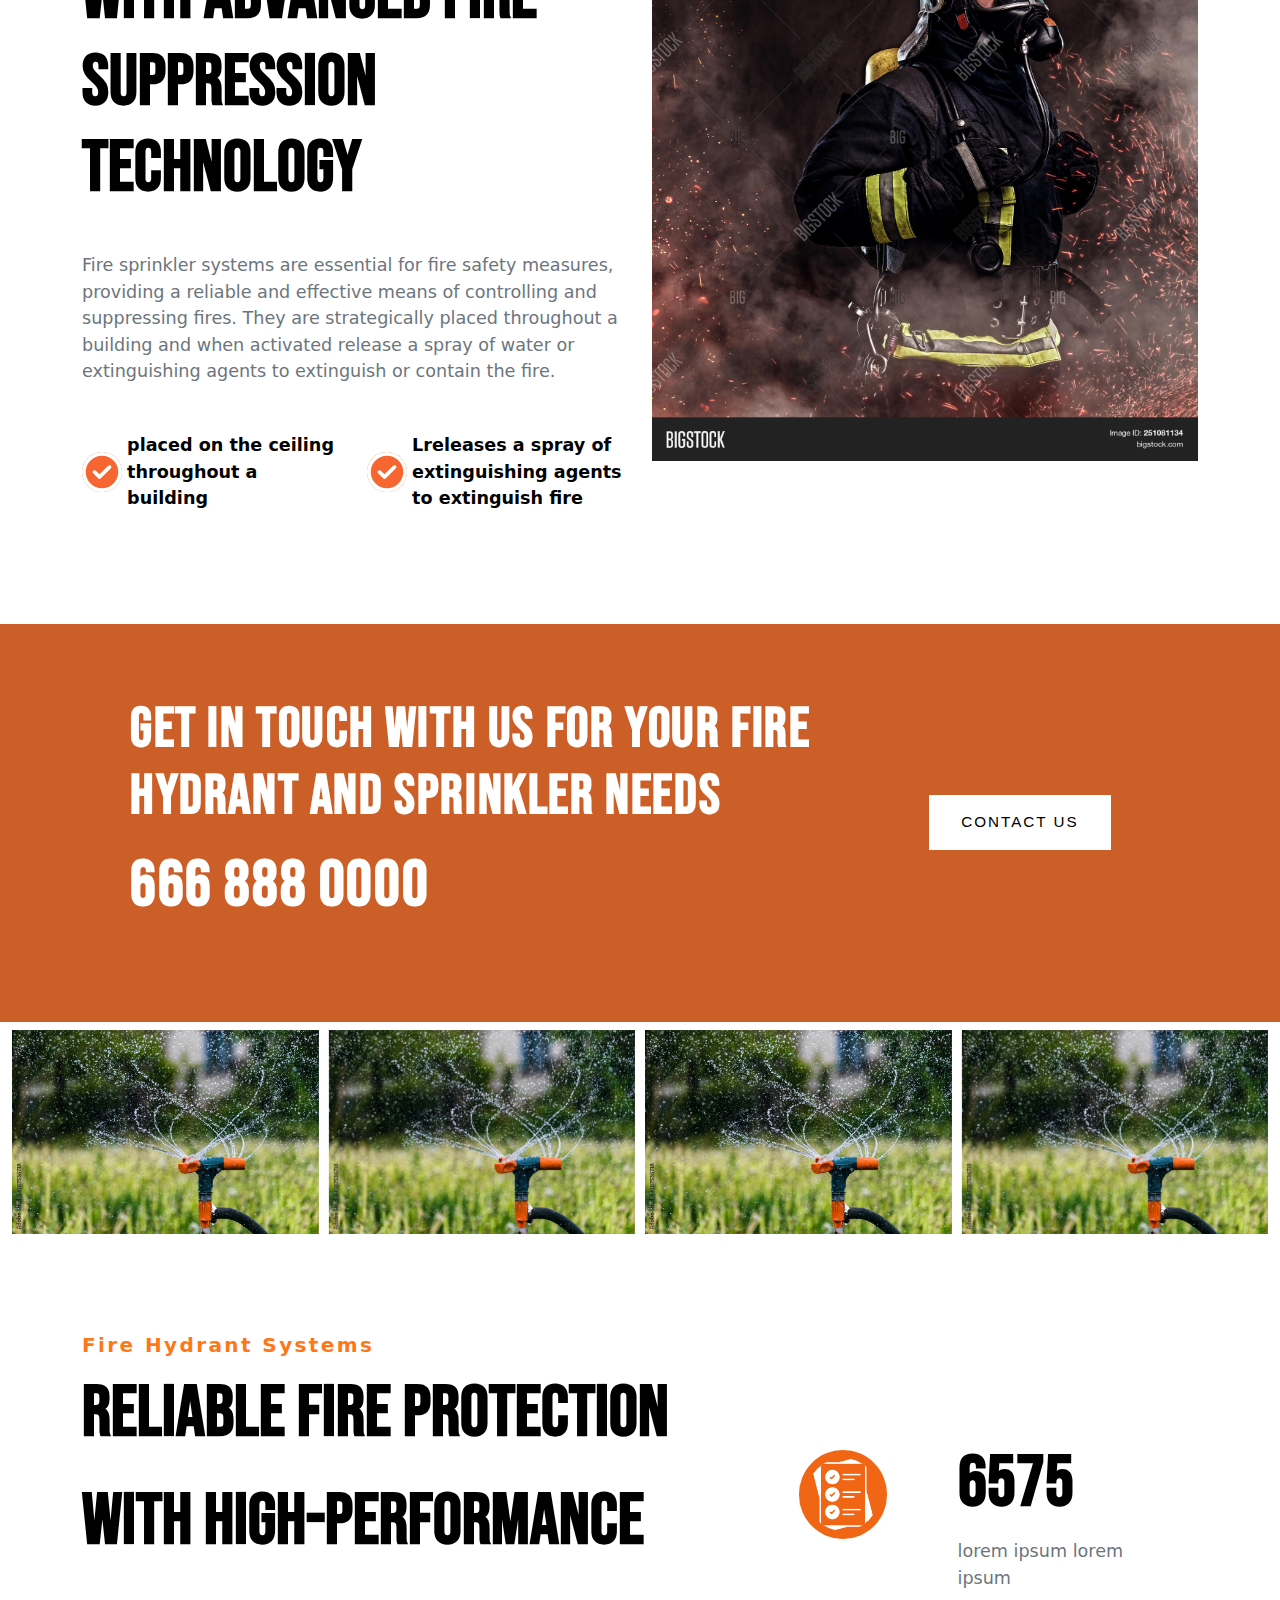
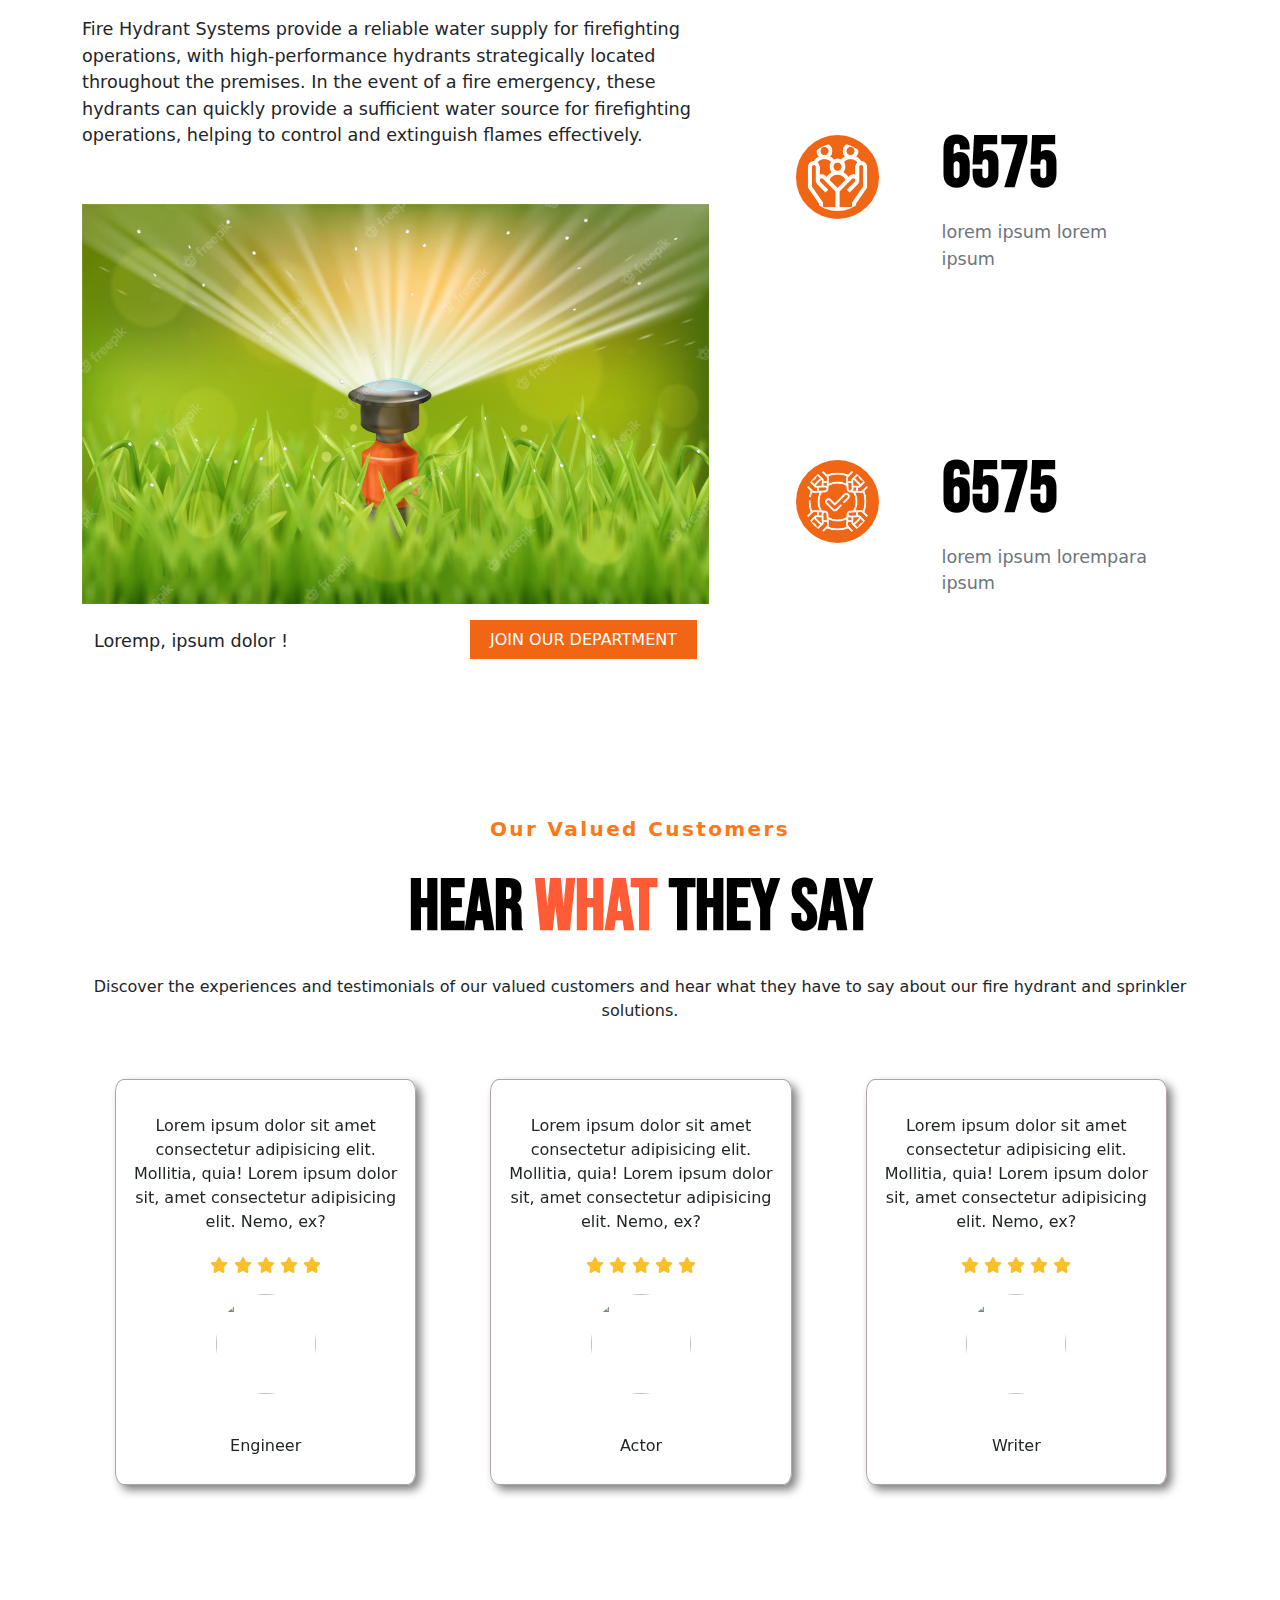
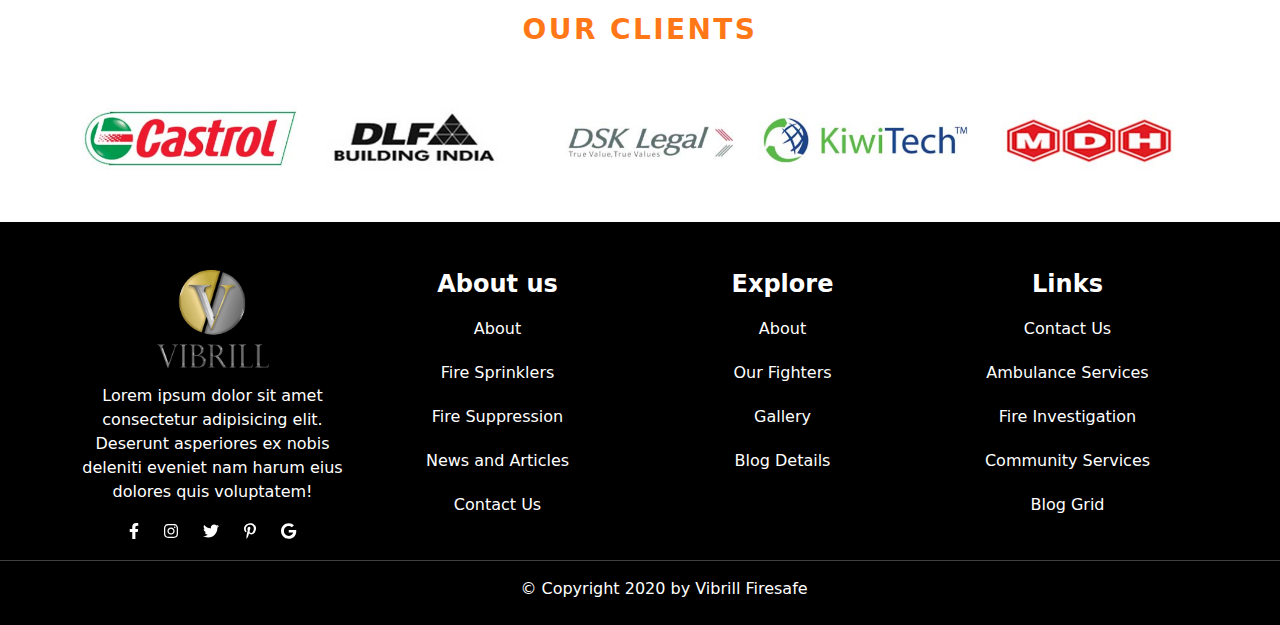
==== commit abfa695b: "Update index.html" ====
--- a/index.html
+++ b/index.html
@@ -72,24 +72,24 @@
               <div class="carousel-item active align-content-center d-md-block">
                 <img src="./Assets/Images/section-1/craousel-1.jpg" class="d-block w-100 img-fluid" alt="...">
                 <div class="carousel-caption d-md-block">
-                  <h5 class="main-head text-white">We're Here To Save lives and Properties </h5>
-                  <p class="paragraph-head">Lorem ipsum dolor sit amet consectetur adipisicing elit. Perspiciatis culpa repellat eos dolores maxime laudantium saepe! Aut quis amet voluptate blanditiis consectetur officia non porro?</p>
+                  <h5 class="main-head text-white">Your Trusted Source for Fire Hydrant and Sprinkler Solutions</h5>
+                  <p class="paragraph-head">Your trusted partner for reliable fire hydrant and sprinkler solutions, ensuring the utmost safety and protection for your property.</p>
                   <button class="btn btn-danger">DISCOVER MORE</button>
                 </div>
               </div>
               <div class="carousel-item">
                 <img src="./Assets/Images/section-1/craousel-2.jpg" class="d-block w-100 img-fluid" alt="...">
                 <div class="carousel-caption d-md-block">
-                    <h5 class="main-head text-white">We're Here To Save lives and Properties </h5>
-                    <p class="paragraph-head">Lorem ipsum dolor sit amet consectetur adipisicing elit. Perspiciatis culpa repellat eos dolores maxime laudantium saepe! Aut quis amet voluptate blanditiis consectetur officia non porro?</p>
+                    <h5 class="main-head text-white"Your Trusted Source for Fire Hydrant and Sprinkler Solutions </h5>
+                    <p class="paragraph-head">Your trusted partner for reliable fire hydrant and sprinkler solutions, ensuring the utmost safety and protection for your property.</p>
                     <button class="btn btn-danger"> DISCOVER MORE </button>
               </div>
               </div>
               <div class="carousel-item">
                 <img src="./Assets/Images/section-1/craousel-3.jpg" class="d-block w-100 img-fluid" alt="...">
                 <div class="carousel-caption d-md-block">
-                    <h5 class="main-head text-white">We're Here To Save lives and Properties </h5>
-                    <p class="paragraph-head">Lorem ipsum dolor sit amet consectetur adipisicing elit. Perspiciatis culpa repellat eos dolores maxime laudantium saepe! Aut quis amet voluptate blanditiis consectetur officia non porro?</p>
+                    <h5 class="main-head text-white">Your Trusted Source for Fire Hydrant and Sprinkler Solutions </h5>
+                    <p class="paragraph-head">Your trusted partner for reliable fire hydrant and sprinkler solutions, ensuring the utmost safety and protection for your property.</p>
                     <button class="btn btn-danger">DISCOVER MORE </button>
                 </div>
               </div>
@@ -118,18 +118,21 @@
                 <div class="left-content col-12 col-lg-6 py-5 py-lg-0">
                     <div class="container">
                         <div class="row col-md-12"> <p class="para text-center text-lg-start subtitle">ABOUT VIBRILLFIRESAFE</p></div>
-                        <div class="row col-md-12 pb-2"> <h1 class="title text-center text-lg-start">Premier Fire & Rescue Services System</h1> </div>
-                        <div class="paragraph row col-md-12 pb-2 text-secondary text-center text-lg-start"> <p>We have served fire brigades around the world since 1995. We are a world fire and rescue service - one of the greatest firefighting and salvation organizations in the world. To make the world a better place we are here to help you</p></div> 
+                        <div class="row col-md-12 pb-2"> <h1 class="title text-center text-lg-start">A Fire Protection Service You Can Trust </h1> </div>
+                        <div class="paragraph row col-md-12 pb-2 text-secondary text-center text-lg-start"> <p>Welcome to Vibrill Firesafe - Your Trusted Partner in Fire Hydrant and Sprinkler Solutions. At Vibrill Firesafe, we specialize in providing comprehensive fire safety services, focusing on the installation, maintenance, and servicing of fire hydrant and sprinkler systems. With years of experience in the industry, we understand the critical role these systems play in safeguarding lives and property from fire hazards. As a customer-centric company, we prioritize quality and reliability in every aspect of our work. We source the finest fire hydrant and sprinkler equipment from trusted manufacturers to deliver superior performance and durability. Our technicians undergo rigorous training to stay updated with the latest advancements in fire safety technology, ensuring that you receive the highest level of service.
+
+At Vibrill Firesafe, we believe in building long-term relationships with our clients based on trust and mutual success. We are committed to delivering prompt and efficient services, whether it's routine inspections, system upgrades, or emergency repairs. Your safety and satisfaction are our top priorities.
+</p></div> 
                         <div class="row">
                             <div class="fire col-md-6 d-flex flex-column align-items-center "> 
                                 <img src="Assets/Images/section-2/bonfire.png" alt="bon-fire" class="col-md-3 img-fluid">
-                                <p class="text-secondary text-center pt-3">Lorem ipsum dolor sit amet consectetur.</p>
+                                <p class="text-secondary text-center pt-3">Effective Fire Suppression</p>
                                  <!-- <span class="col-md-3 text-secondary" >Think of fire before it starts </span> -->
                             </div>
 
                             <div class="match-box col-md-6 d-flex flex-column align-items-center">
                                 <img src="Assets/Images/section-2/match-box.png" alt="match-box" class="col-md-3 img-fluid"> 
-                                <p class="text-secondary text-center pt-3">Lorem ipsum dolor sit amet consectetur.</p>
+                                <p class="text-secondary text-center pt-3">Compliance with Fire Safety Regulations</p>
                                 <!-- <span class="col-md-3 text-secondary"> Don’t play with matches</span> -->
                             </div>
                         </div>
@@ -155,8 +158,8 @@
     <section class="sec-3 ">
 
       <div class="container">
-        <div class="row"> <div class="text-center text-white fs-5 fw-bold pt-3"> A Safer Community Services </div></div>
-        <div class="row "> <div class="head text-center text-white py-1 title"> Services We're Offering </div></div>
+        <div class="row"> <div class="text-center text-white fs-5 fw-bold pt-3">Our SITC Service</div></div>
+        <div class="row "> <div class="head text-center text-white py-1 title">SITC Services for Fire Hydrant and Sprinkler </div></div>
         <div class="row py-5">
           <div class="owl-carousel third-carousel owl-theme">
             <div class="item sec-3-carousel-item">
@@ -164,8 +167,8 @@
                 <a href="#">
                 <div class="content-overlay"></div> <img class="content-image img-fluid" src="Assets/Images/section-3/card-1.jpg">
                 <div class="content-details fadeIn-bottom">
-                    <h3 class="content-title"> Fire Sprinkler </h3>
-                    <p class="para ">Lorem ipsum, dolor sit amet consectetur adipisicing elit.</p>
+                    <h3 class="content-title">1. Service</h3>
+                    <p class="para ">: Comprehensive maintenance and repair services for fire hydrant and sprinkler systems to ensure optimal performance and reliability.</p>
                     <button class="">MORE</button>
                 </div>
             </a> </div>
@@ -174,8 +177,8 @@
               <div class="content sec-3-carousel-content"> <a href="#">
                 <div class="content-overlay"></div> <img class="content-image img-fluid" src="Assets/Images/section-3/card-1.jpg">
                 <div class="content-details fadeIn-bottom">
-                    <h3 class="content-title"> Fire Sprinkler </h3>
-                    <p class="paragraph">Lorem ipsum, dolor sit amet consectetur adipisicing elit.</p>
+                    <h3 class="content-title">2. Installation </h3>
+                    <p class="paragraph">Professional installation of fire hydrant and sprinkler systems, including all necessary components and infrastructure.</p>
                     <button class="">MORE</button>
                 </div>
             </a> </div>
@@ -184,8 +187,21 @@
               <div class="content sec-3-carousel-content"> <a href="#">
                 <div class="content-overlay"></div> <img class="content-image img-fluid" src="Assets/Images/section-3/card-1.jpg">
                 <div class="content-details fadeIn-bottom">
-                    <h3 class="content-title"> Fire Sprinkler </h3>
-                    <p class="paragraph ">Lorem ipsum, dolor sit amet consectetur adipisicing elit.</p>
+                    <h3 class="content-title">3. Testing </h3>
+                    <p class="paragraph ">Thorough testing and inspection of fire hydrant and sprinkler systems to ensure they meet industry standards and regulatory requirements.</p>
+                    <button class="">MORE</button>
+                </div>
+                
+            </a> </div>
+            </div>
+          </div>
+
+          <div class="item sec-3-carousel-item">
+              <div class="content sec-3-carousel-content"> <a href="#">
+                <div class="content-overlay"></div> <img class="content-image img-fluid" src="Assets/Images/section-3/card-1.jpg">
+                <div class="content-details fadeIn-bottom">
+                    <h3 class="content-title">4. Commissioning </h3>
+                    <p class="paragraph ">Efficient and systematic commissioning of fire hydrant and sprinkler systems to ensure they are fully operational and ready for use.</p>
                     <button class="">MORE</button>
                 </div>
                 
@@ -202,11 +218,11 @@
       <div class="container">
         <div class="row py-5">
           <div class="col-md-6">
-            <div class="row"> <p class="para subtitle text-center text-md-start">FIRE SPRINKLER</p>
-              <h1 class="title py-3 text-center text-md-start">Lorem ipsum, dolor sit amet consectetur</h1>
+            <div class="row"> <p class="para subtitle text-center text-md-start">Fire Sprinkler Systems </p>
+              <h1 class="title py-3 text-center text-md-start">With advanced Fire Suppression Technology</h1>
             </div>
             <div class="row py-3 paragraph text-secondary text-center text-md-start">
-              <p> Lorem ipsum dolor sit amet consectetur adipisicing elit. Voluptatum suscipit exercitationem quibusdam adipisci voluptatibus animi, modi, voluptas odit numquam hic asperiores sint dolor, reiciendis magnam? Eum pariatur est dolores cum enim nulla, dolorum animi suscipit sapiente quia, fuga, non reiciendis voluptate praesentium tenetur perferendis dicta? Nostrum, enim perferendis!</p>
+              <p>Fire sprinkler systems are essential for fire safety measures, providing a reliable and effective means of controlling and suppressing fires. They are strategically placed throughout a building and when activated release a spray of water or extinguishing agents to extinguish or contain the fire.</p>
             </div>
             <div class="row d-flex align-items-start">
               <div class="col-12 col-sm-6 text-center text-md-start pb-3 pb-sm-5">
@@ -215,7 +231,7 @@
 
                   <i class="fa-regular fa-circle-check fs-1" style="font-size: 1rem; border-radius: 50%; background-color: rgb(247, 102, 49); color: white;"></i> &nbsp;
                   <p class="d-inline section-4-text pt-3"> 
-                    Lorem ipsum dolor sit amet.</p>
+                   placed on the ceiling throughout a building </p>
 
                 </div>
                 
@@ -226,7 +242,7 @@
 
                   <i class="fa-regular fa-circle-check fs-1" style="font-size: 1rem; border-radius: 50%; background-color: rgb(247, 102, 49); color: white;"></i> &nbsp;
                   <p class="d-inline section-4-text pt-3"> 
-                    Lorem ipsum dolor sit amet.</p>
+                    Lreleases a spray of extinguishing agents to extinguish fire</p>
 
                 </div>
               </div>
@@ -246,7 +262,7 @@
       <div class="row">
         <div class="col-md-8">
           <div class="section-5-detail">
-            <h1 class="text-center text-md-start text-white sec-5-text ps-5">24/7 Available. Call us Immediately </h1>
+            <h1 class="text-center text-md-start text-white sec-5-text ps-5">Get in Touch with Us for Your Fire Hydrant and Sprinkler Needs </h1>
             <p class="text-center text-md-start ps-5"><a class="sec-5-text text-white" href="#">666 888 0000</a></p>
           </div>
         </div>
@@ -280,9 +296,9 @@
     <div class="container py-md-5  text-center text-md-start">
       <div class="row col-md-12">
         <div class="right col-md-7"> 
-          <div class="row"> <span class="subtitle"> LOREM IPSUM</span>
-          <p class="title"> Lorem ipsum dolor sit amet consectetur.</p></div>
-          <div class="row py-4 paragraph"> <p> Lorem, ipsum dolor sit amet consectetur adipisicing elit. Omnis reiciendis nam sed ab soluta dicta molestias laboriosam. Atque velit ducimus aliquam illum. Blanditiis illo deleniti necessitatibus harum id ea quasi incidunt aperiam fuga molestias vitae dolorum reiciendis illum magnam itaque sit, libero dolores doloremque accusamus?<p></div>
+          <div class="row"> <span class="subtitle">Fire Hydrant Systems </span>
+          <p class="title">Reliable Fire Protection with High-Performance</p></div>
+          <div class="row py-4 paragraph"> <p>Fire Hydrant Systems provide a reliable water supply for firefighting operations, with high-performance hydrants strategically located throughout the premises. In the event of a fire emergency, these hydrants can quickly provide a sufficient water source for firefighting operations, helping to control and extinguish flames effectively. <p></div>
           <div class="row top"> 
             <img src="Assets/Images/section-7/sprinkler.avif" alt="">
             <div class="bottom p-3 p-md-4 d-md-flex justify-content-md-between ">
@@ -333,15 +349,12 @@
   <section class="section-8">
     <div class="container container-padding-bottom-10rem pt-5 pt-md-0">
       <div class="row">
-        <h5 class="subtitle py-md-2 text-center">TESTIMONIALS</h5>
+        <h5 class="subtitle py-md-2 text-center">Our Valued Customers </h5>
         <h1 class="title py-md-2 text-center">
-          What <span style="color: rgb(255, 91, 54)">Clients</span> Say About Us
+          Hear  <span style="color: rgb(255, 91, 54)">What </span> They Say
         </h1>
         <p class="para py-md-2 text-center">
-          Lorem ipsum, dolor sit amet consectetur adipisicing elit. Sequi
-          animi in corrupti laudantium, fugiat beatae aliquid id omnis tempora
-          libero! Lorem ipsum dolor sit amet consectetur adipisicing elit.
-          Expedita, tempore.
+       Discover the experiences and testimonials of our valued customers and hear what they have to say about our fire hydrant and sprinkler solutions.
         </p>
       </div>
       <div class="row">
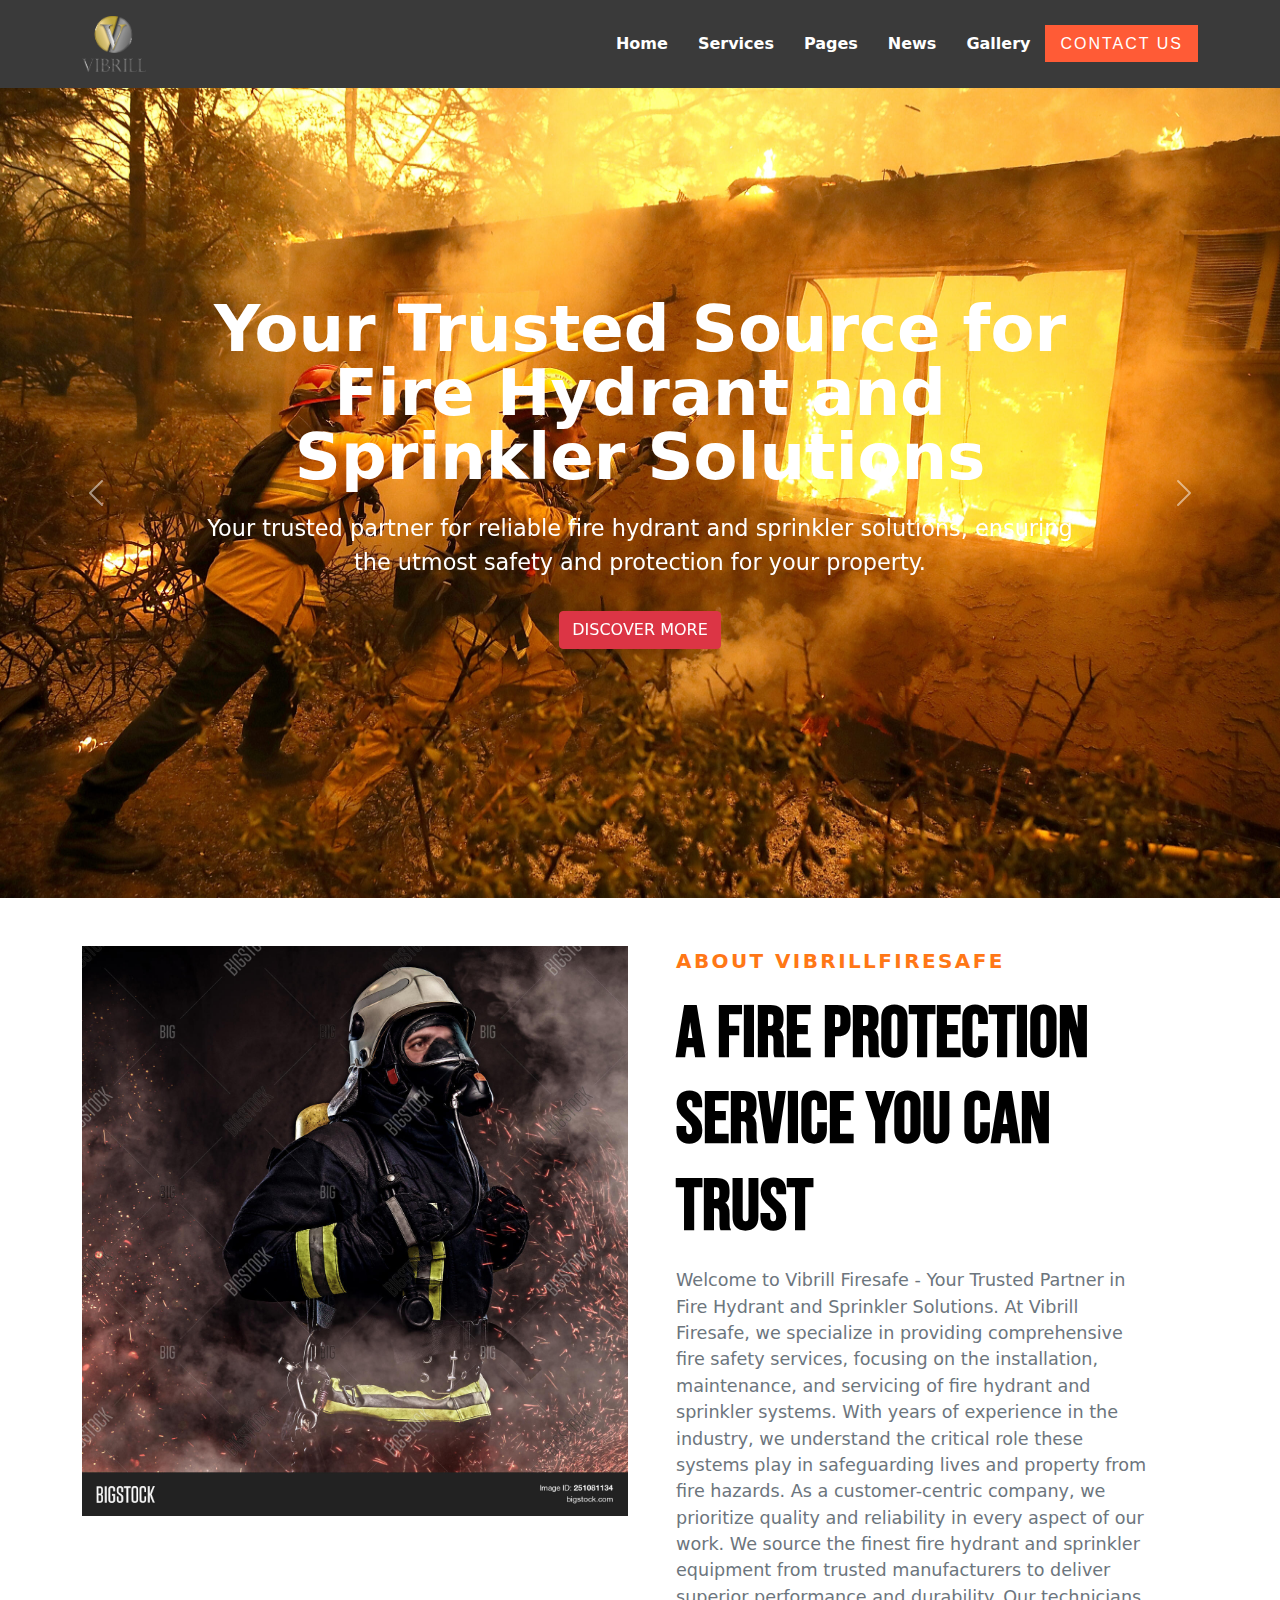
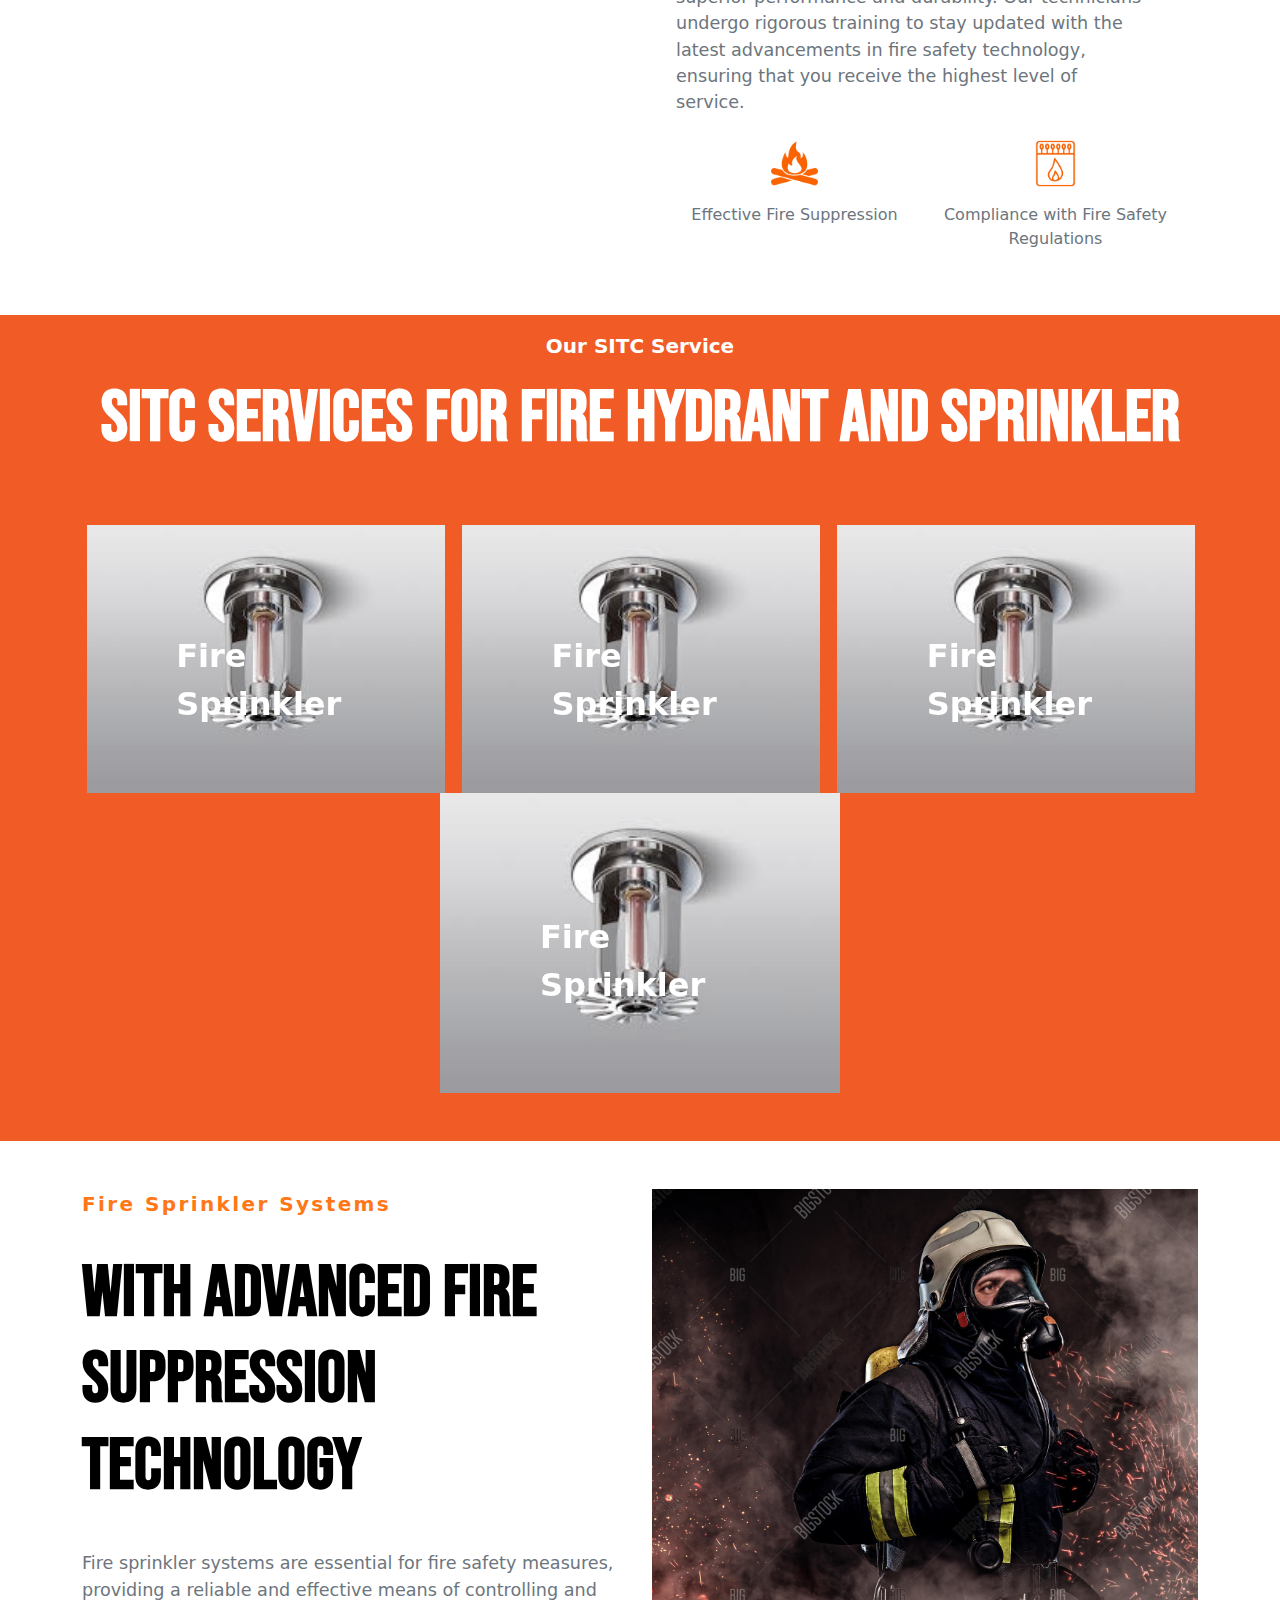
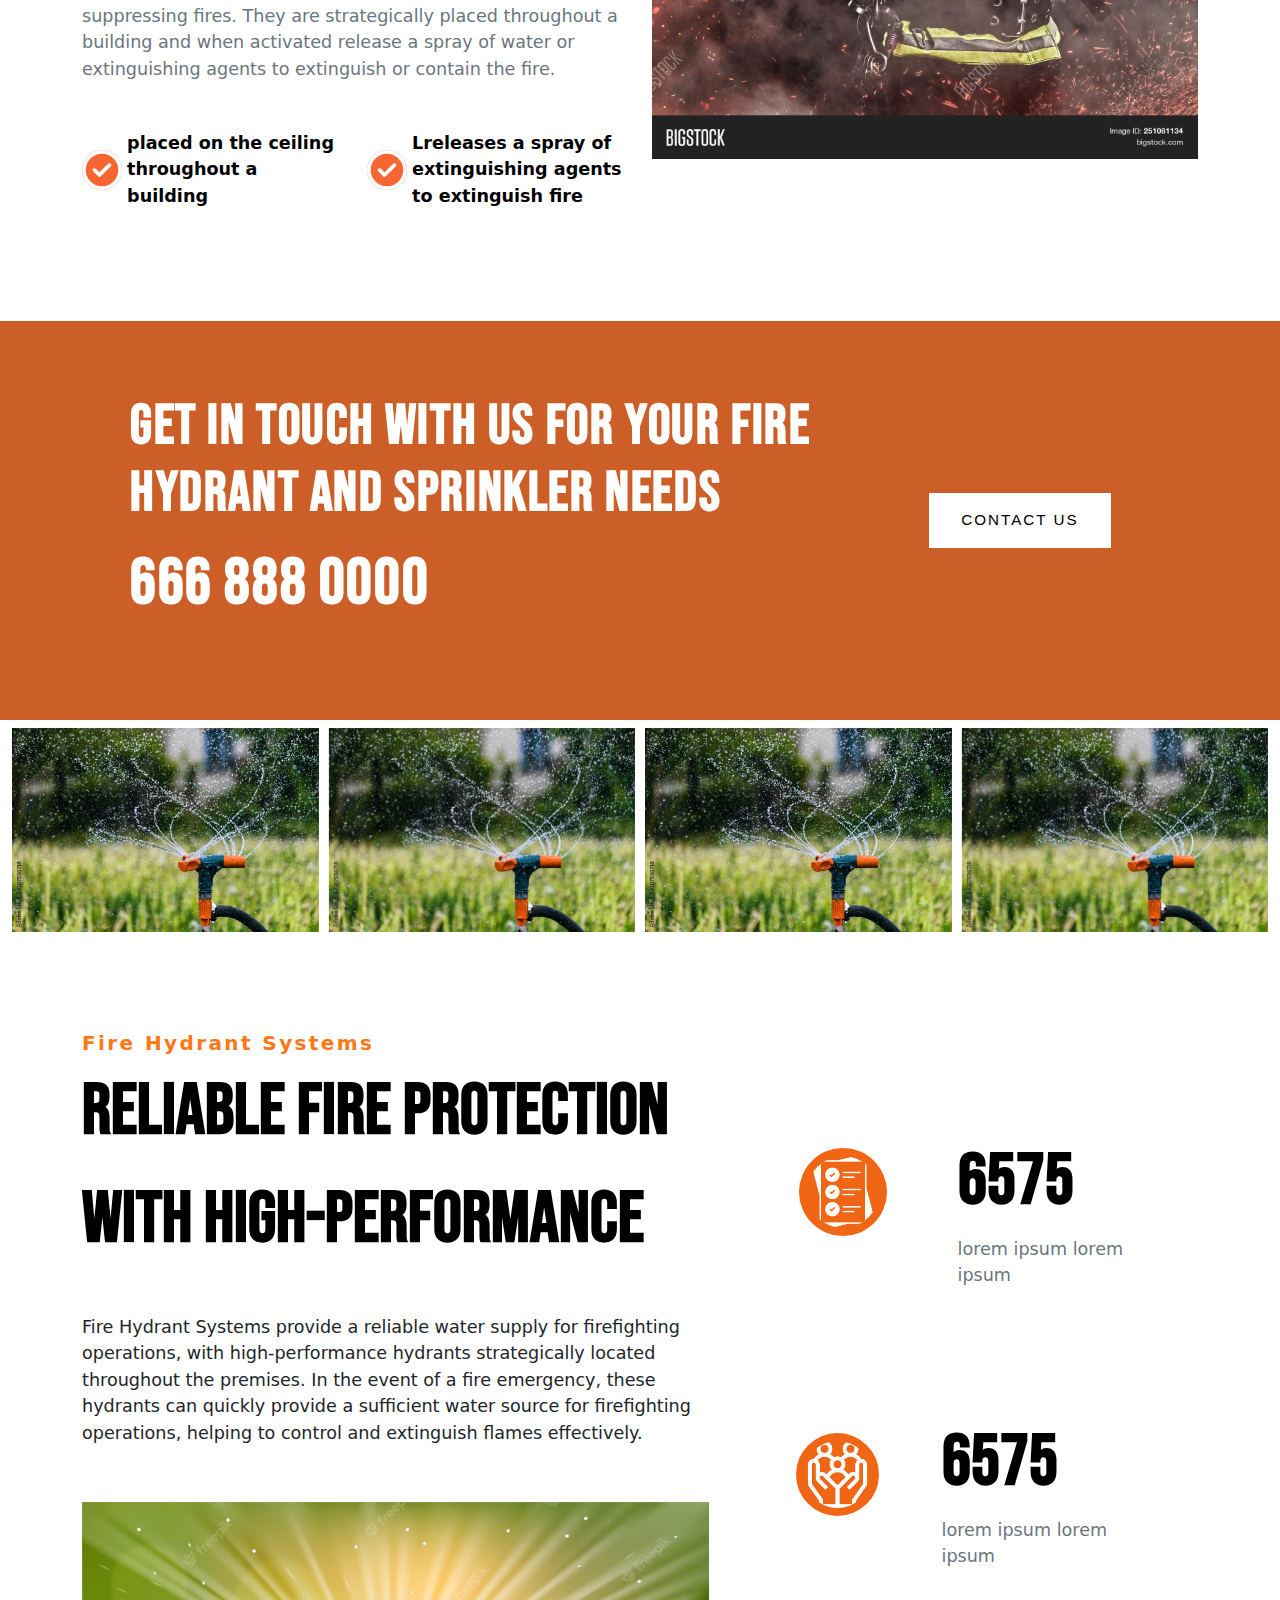
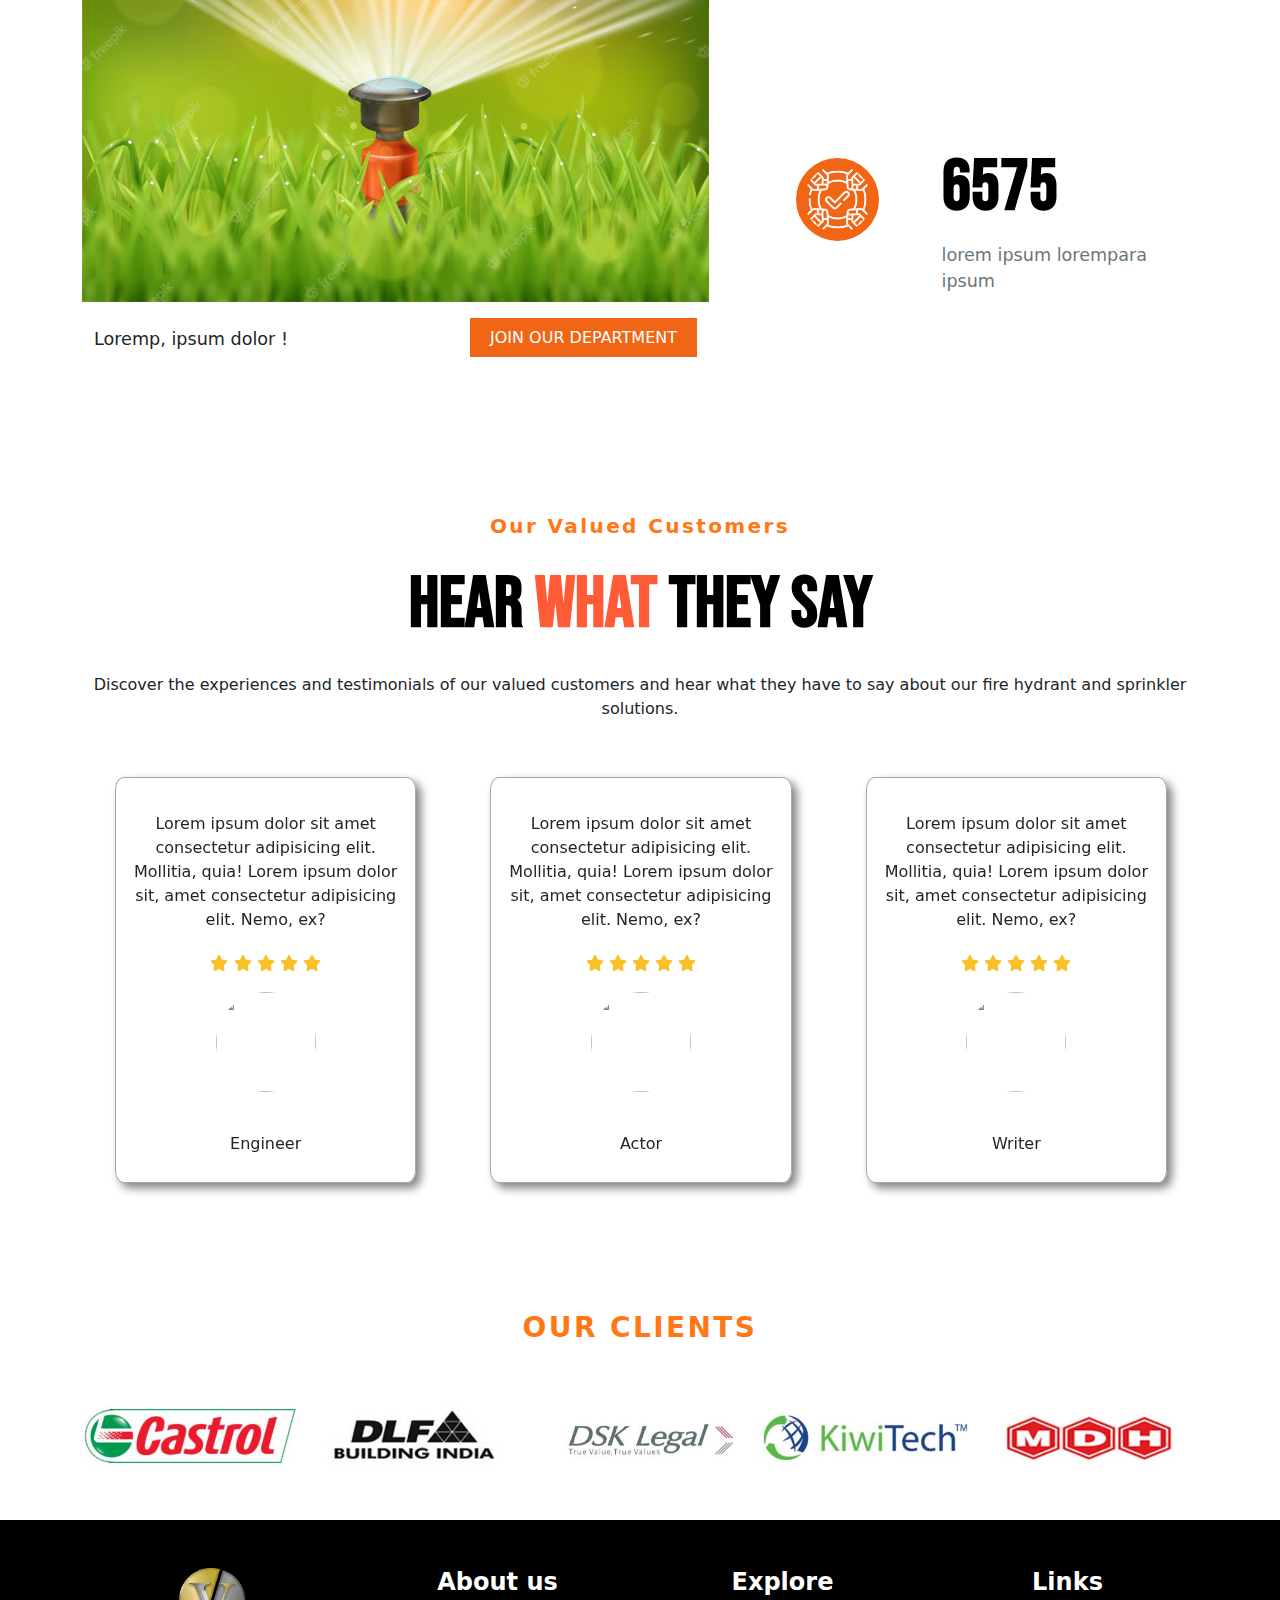
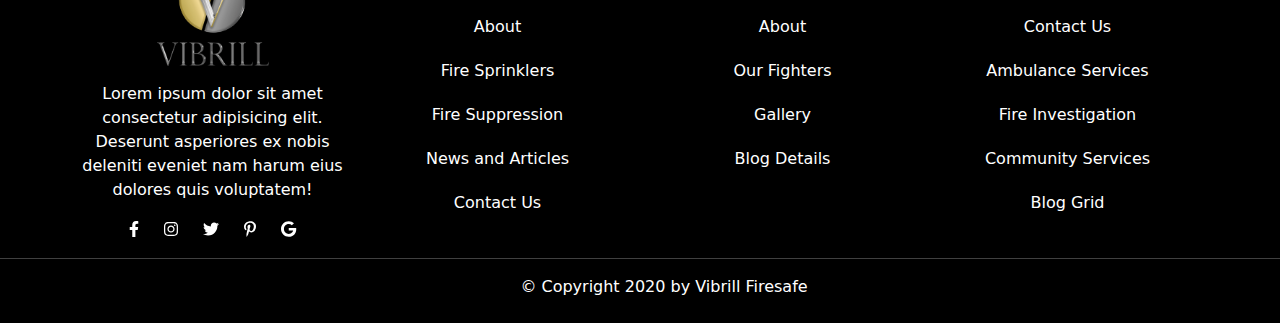
==== commit be240514: "Update index.html" ====
--- a/index.html
+++ b/index.html
@@ -121,7 +121,6 @@
                         <div class="row col-md-12 pb-2"> <h1 class="title text-center text-lg-start">A Fire Protection Service You Can Trust </h1> </div>
                         <div class="paragraph row col-md-12 pb-2 text-secondary text-center text-lg-start"> <p>Welcome to Vibrill Firesafe - Your Trusted Partner in Fire Hydrant and Sprinkler Solutions. At Vibrill Firesafe, we specialize in providing comprehensive fire safety services, focusing on the installation, maintenance, and servicing of fire hydrant and sprinkler systems. With years of experience in the industry, we understand the critical role these systems play in safeguarding lives and property from fire hazards. As a customer-centric company, we prioritize quality and reliability in every aspect of our work. We source the finest fire hydrant and sprinkler equipment from trusted manufacturers to deliver superior performance and durability. Our technicians undergo rigorous training to stay updated with the latest advancements in fire safety technology, ensuring that you receive the highest level of service.
 
-At Vibrill Firesafe, we believe in building long-term relationships with our clients based on trust and mutual success. We are committed to delivering prompt and efficient services, whether it's routine inspections, system upgrades, or emergency repairs. Your safety and satisfaction are our top priorities.
 </p></div> 
                         <div class="row">
                             <div class="fire col-md-6 d-flex flex-column align-items-center "> 
@@ -137,7 +136,7 @@
                             </div>
                         </div>
                     </div>
-                    <div class="row py-lg-2 py-1 px-5">
+<!--                     <div class="row py-lg-2 py-1 px-5">
                       <div class="text-center d-flex align-items-center text-lg-start">
                         <i class="fa-regular fa-circle-check" style="font-size: 2.5rem; border-radius: 50%;background-color: rgb(247, 102, 49); color: white;"></i>
                         <p class="d-inline ps-3 pt-3">Firefighters are essential foot warriors.</p>
@@ -148,7 +147,7 @@
                         <i class="fa-regular fa-circle-check" style="font-size: 2.5rem; border-radius: 50%;background-color: rgb(247, 102, 49); color: white;"></i>
                         <p class="d-inline ps-3 pt-3">Deliberate cruelty is more to be extinguished.</p>
                       </div>
-                    </div>
+                    </div> -->
             </div>
         </div>
     </section>
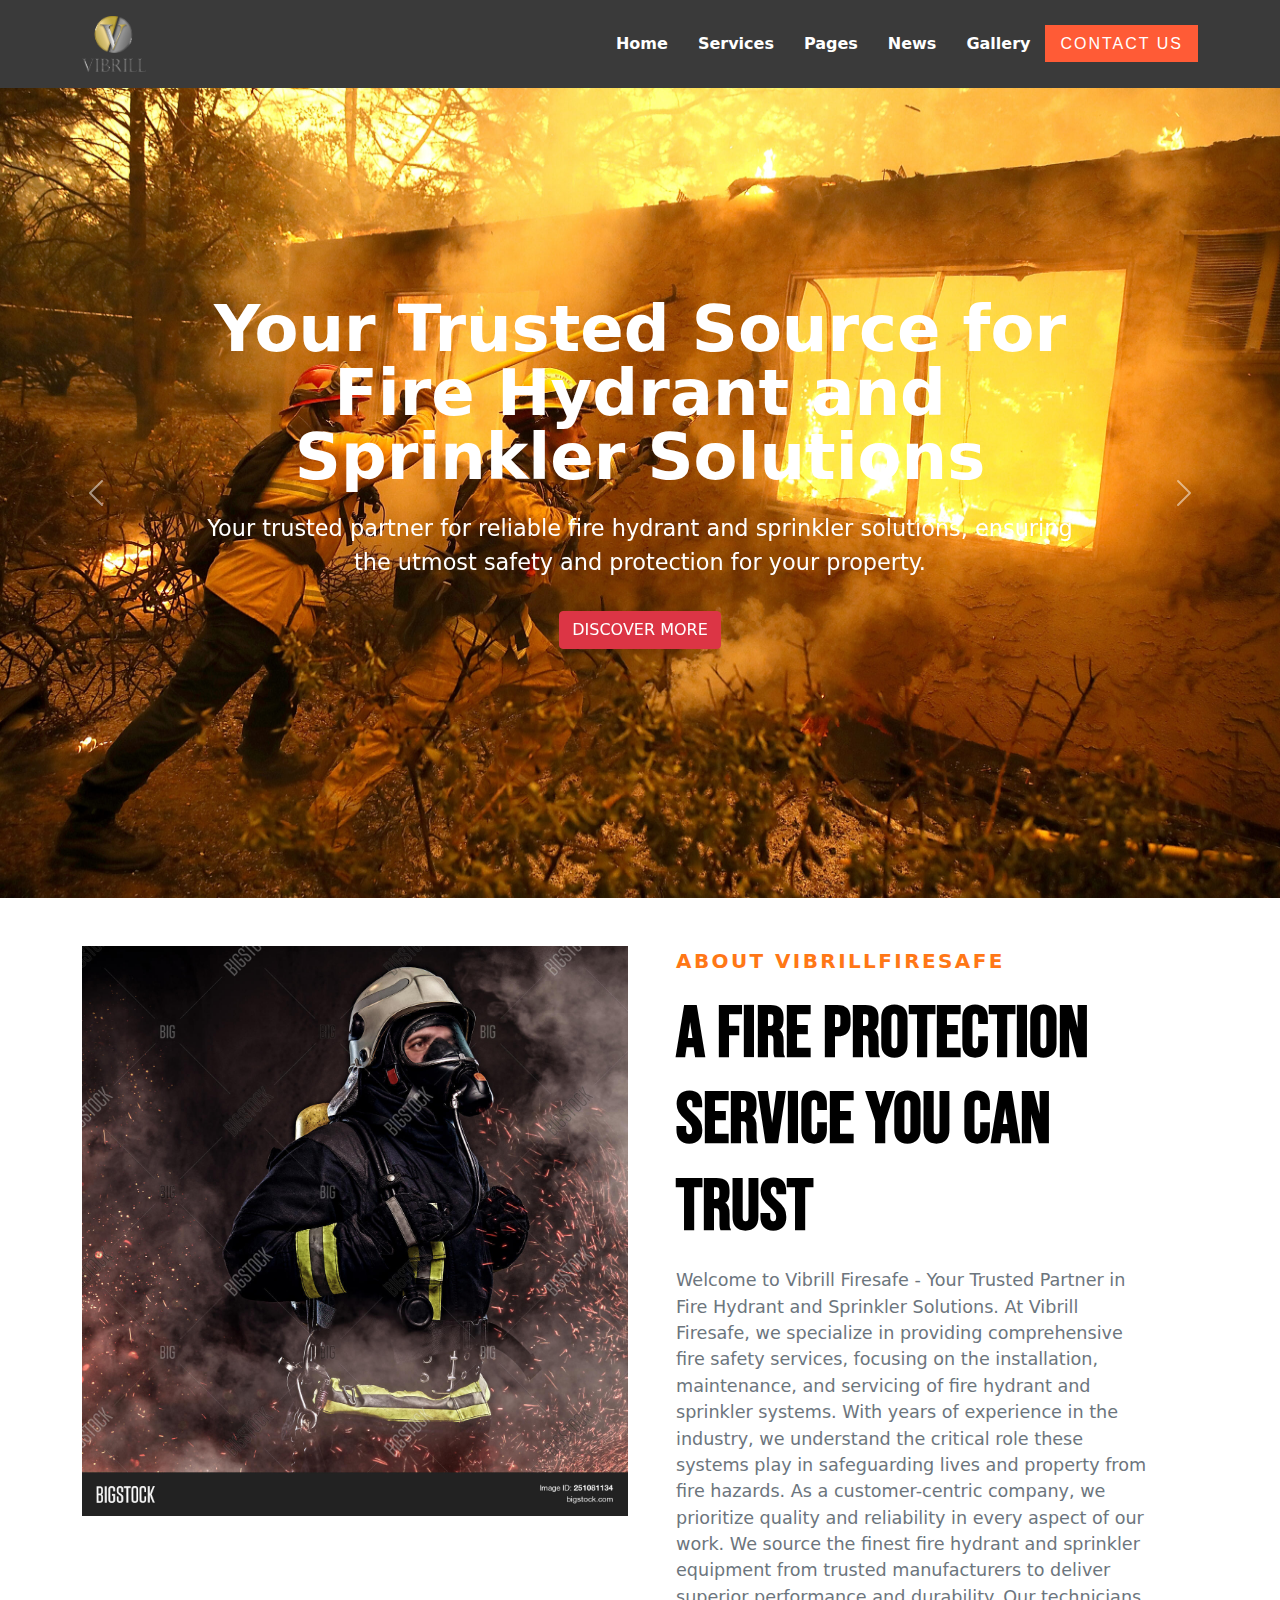
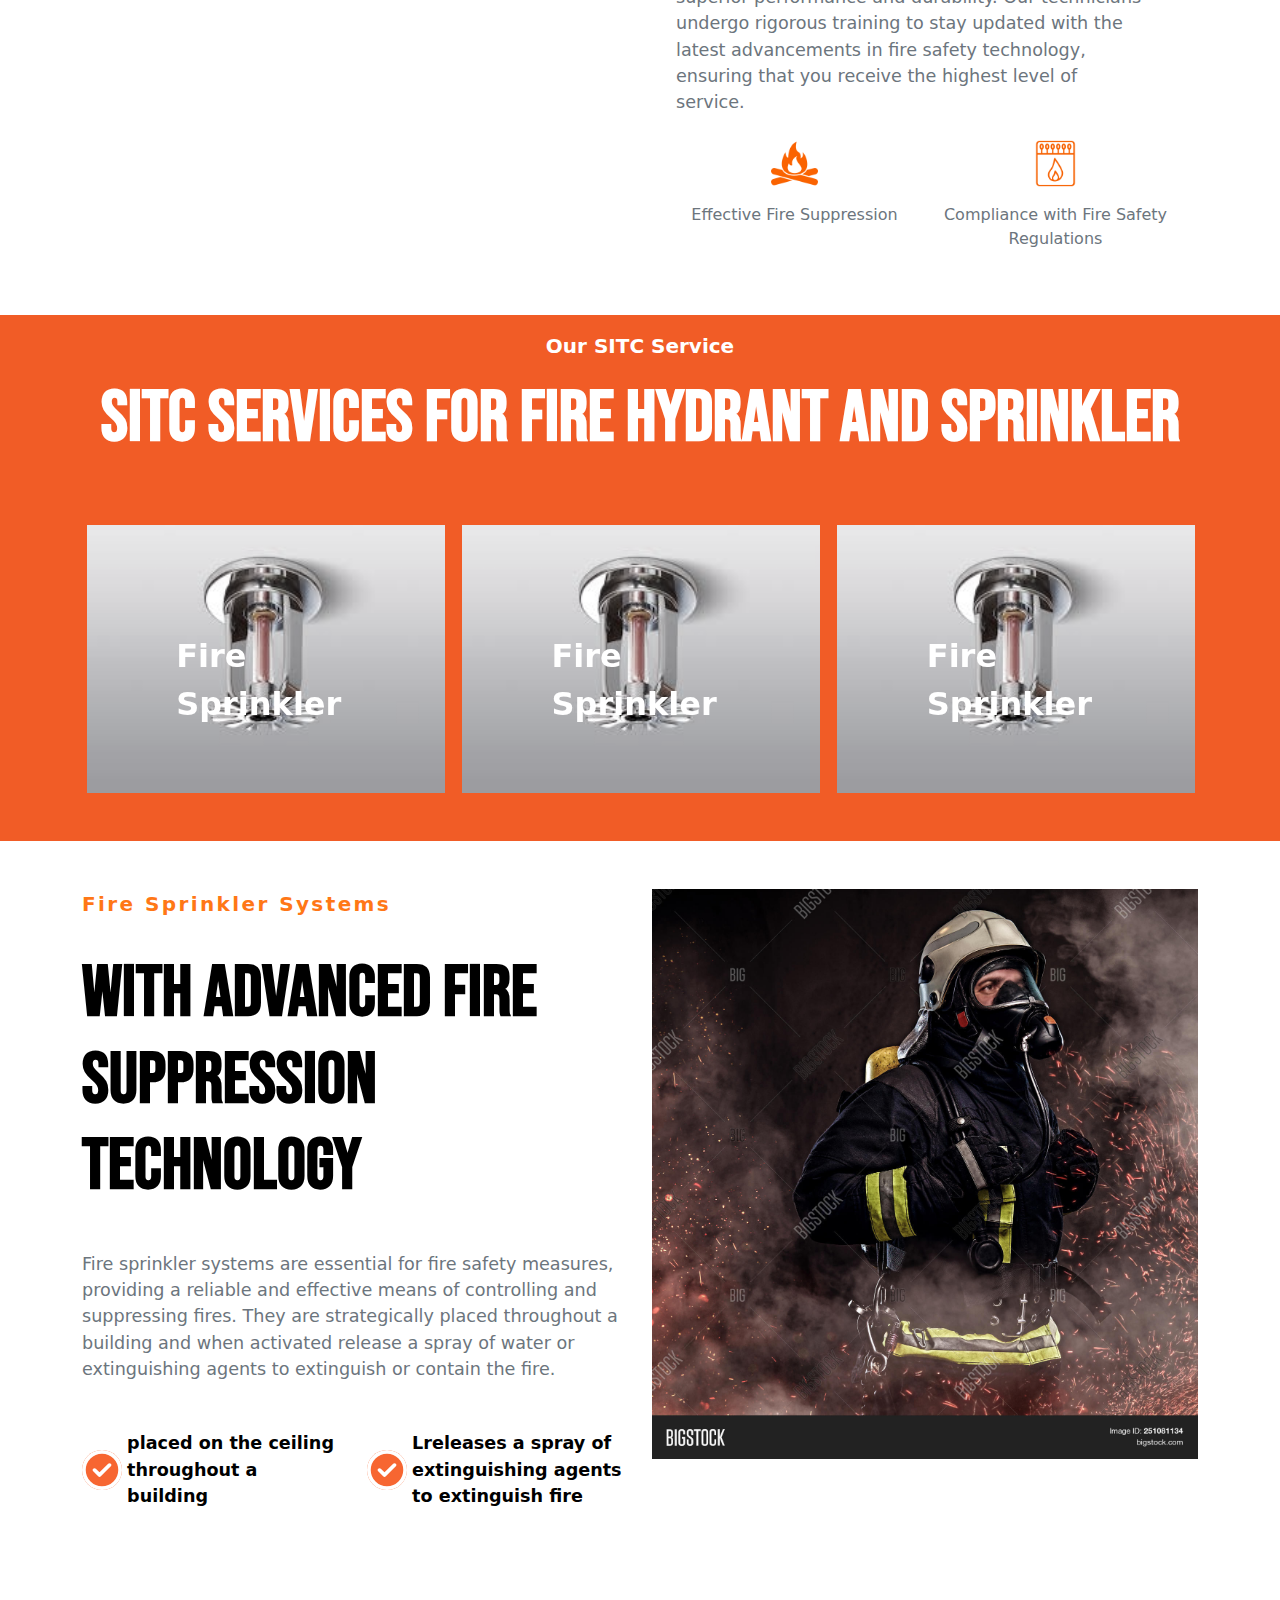
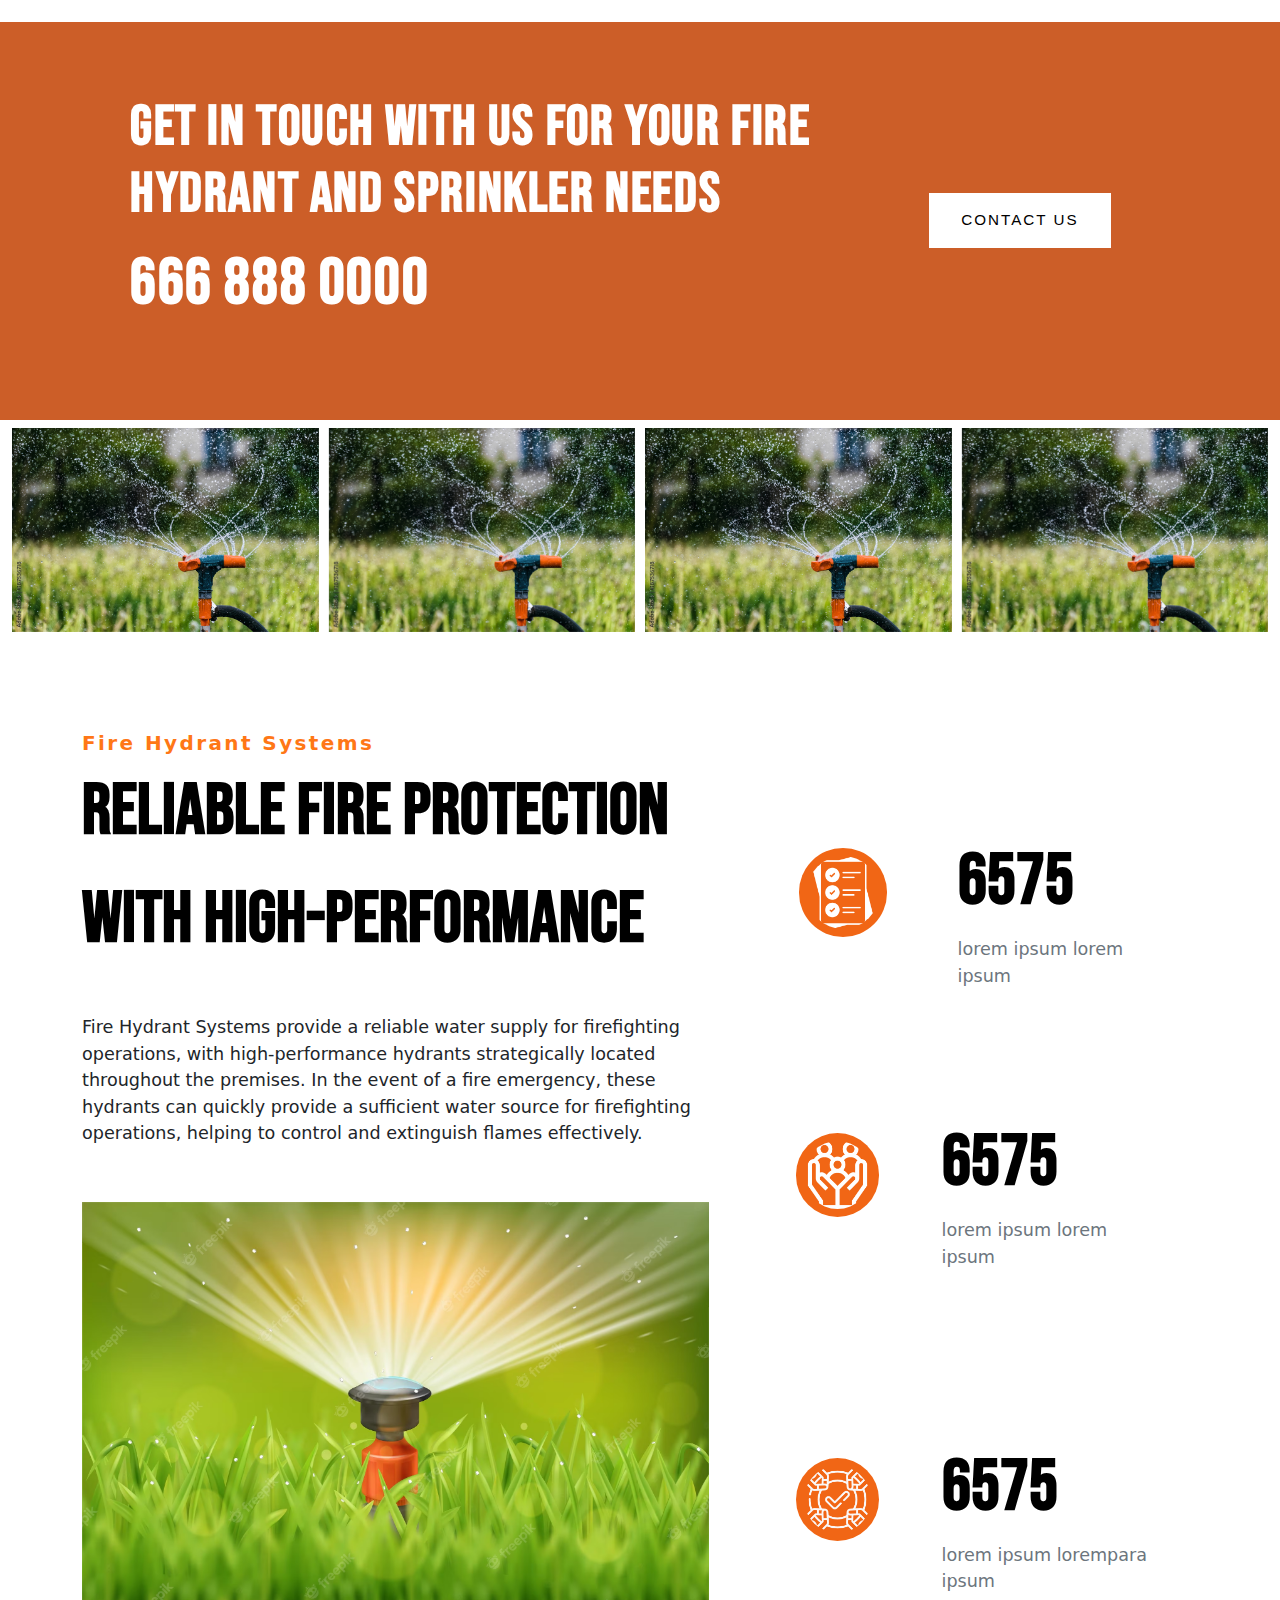
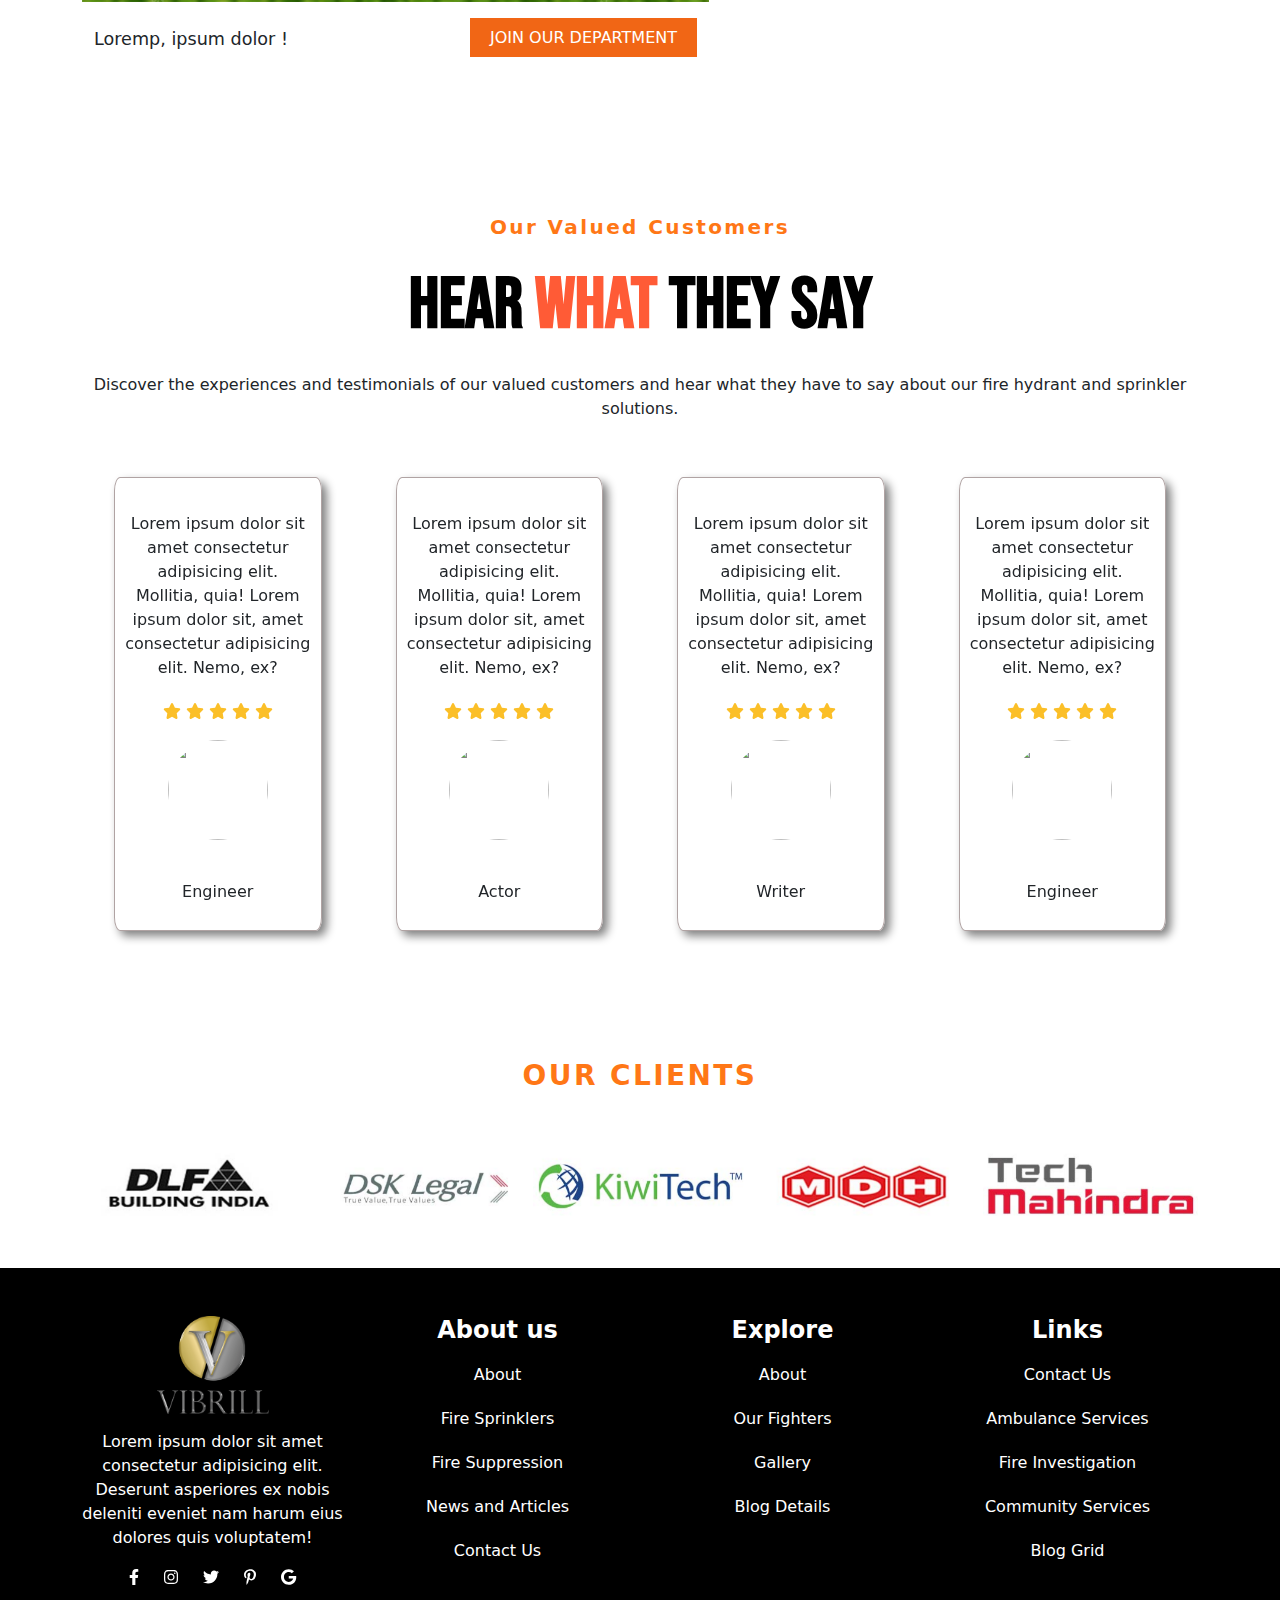
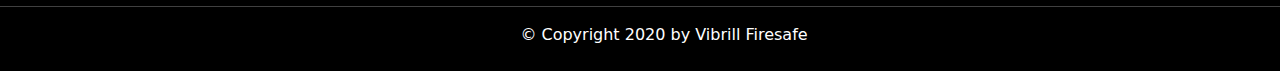
==== commit 8abd1153: "Update index.html" ====
--- a/index.html
+++ b/index.html
@@ -195,18 +195,7 @@
             </div>
           </div>
 
-          <div class="item sec-3-carousel-item">
-              <div class="content sec-3-carousel-content"> <a href="#">
-                <div class="content-overlay"></div> <img class="content-image img-fluid" src="Assets/Images/section-3/card-1.jpg">
-                <div class="content-details fadeIn-bottom">
-                    <h3 class="content-title">4. Commissioning </h3>
-                    <p class="paragraph ">Efficient and systematic commissioning of fire hydrant and sprinkler systems to ensure they are fully operational and ready for use.</p>
-                    <button class="">MORE</button>
-                </div>
-                
-            </a> </div>
-            </div>
-          </div>
+         
         </div>
       </div>
     </section>
